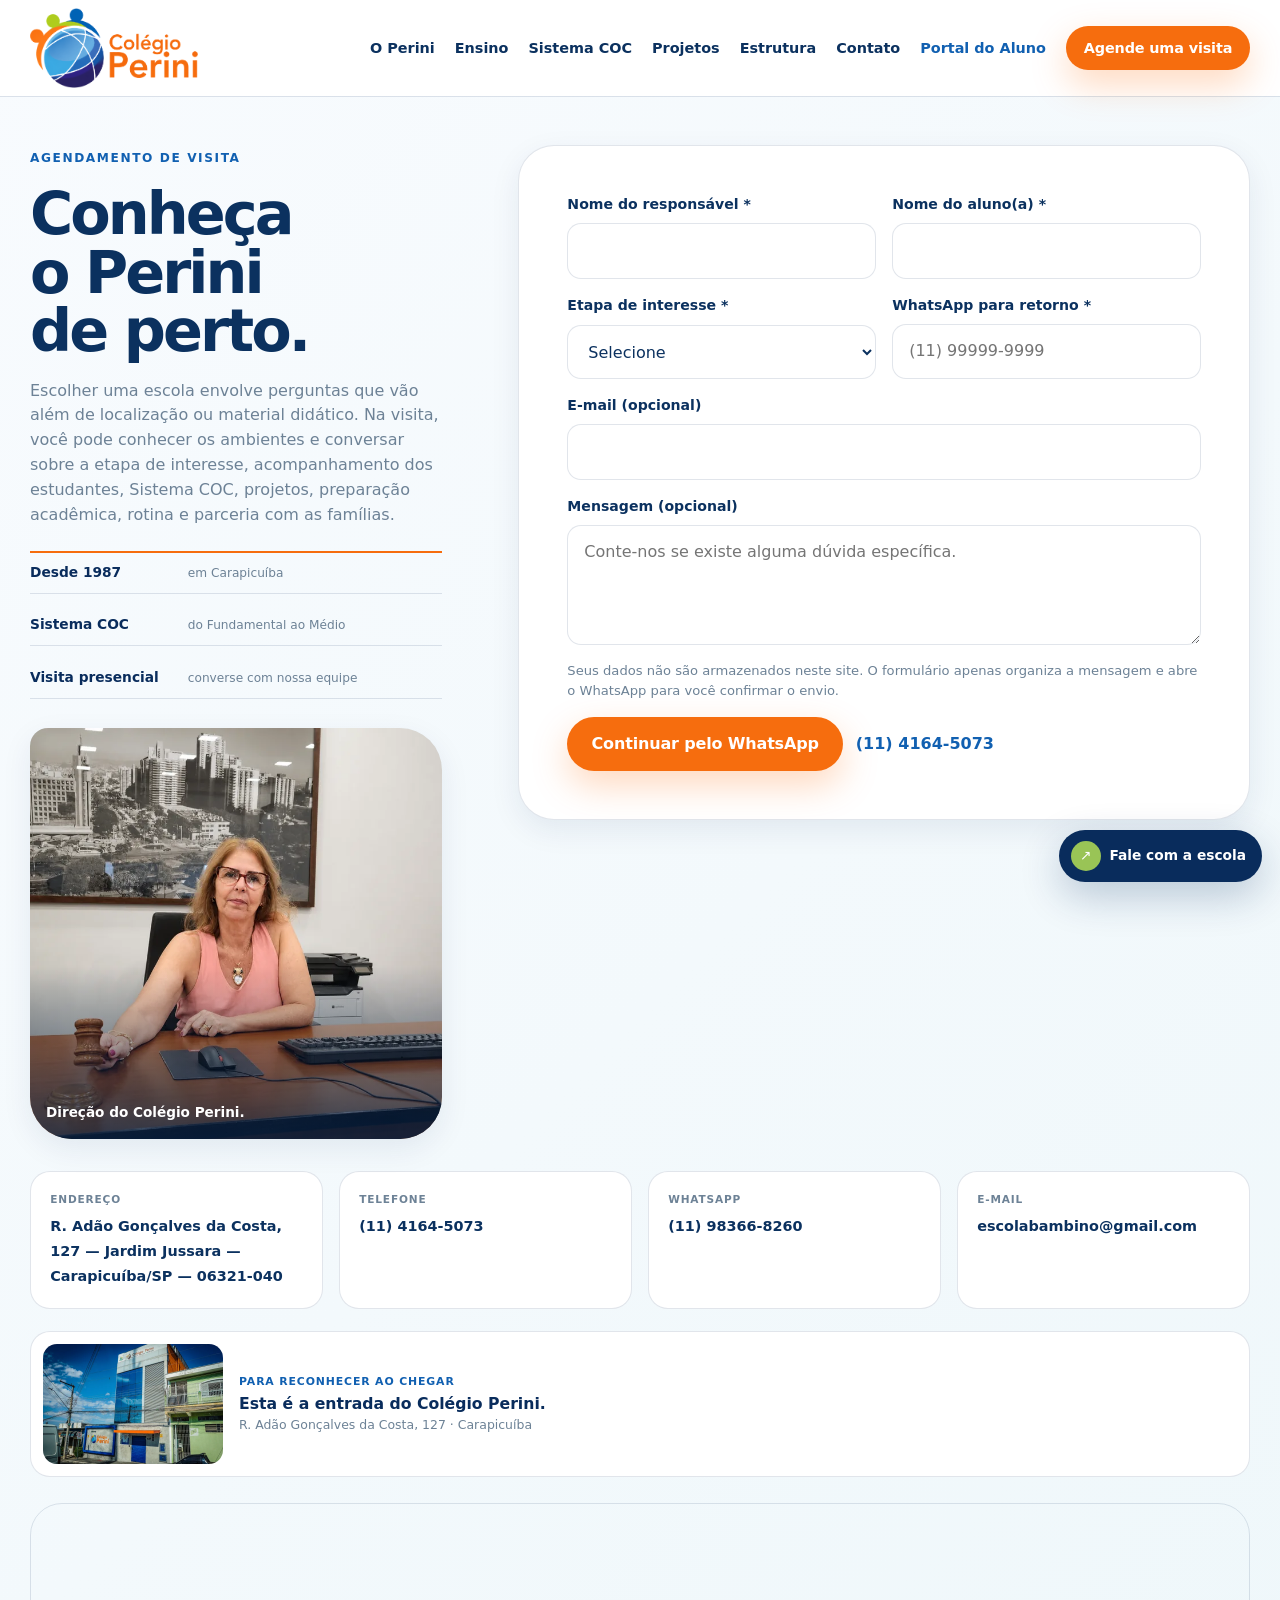
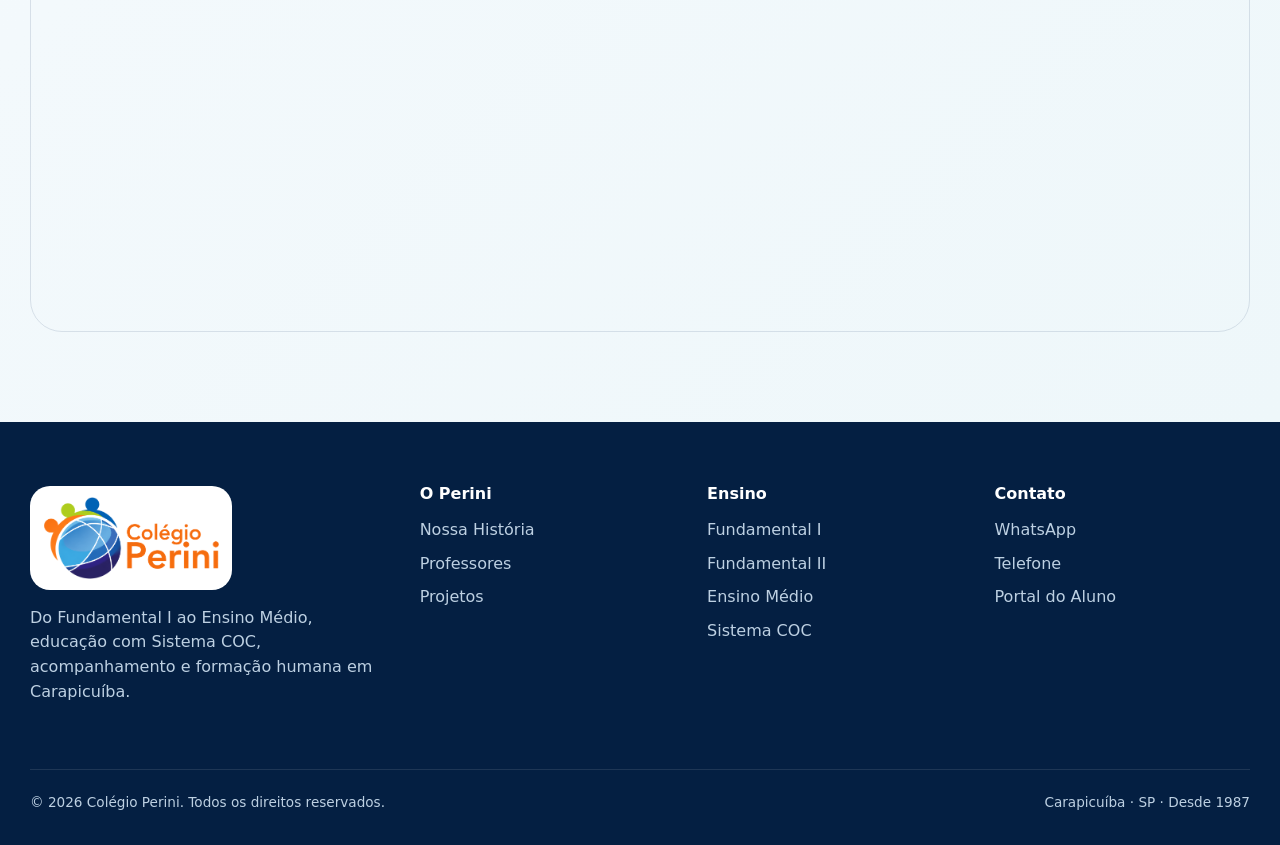
==== contato/index.html @ bba31129 "Add files via upload" ====
<!DOCTYPE html>

<html lang="pt-BR"><head><meta charset="utf-8"/><meta content="width=device-width,initial-scale=1,viewport-fit=cover" name="viewport"/><title>Contato e agendamento de visita | Colégio Perini</title><meta content="Agende uma visita ao Colégio Perini em Carapicuíba. Informe a etapa de interesse e continue o atendimento pelo WhatsApp." name="description"/><link href="https://periniebambino.github.io/siteperiniv2/contato" rel="canonical"/><meta content="index,follow" name="robots"/><meta content="#0b4e90" name="theme-color"/><meta content="Agende uma visita | Colégio Perini" property="og:title"/><meta content="Conheça o Colégio Perini de perto e converse com nossa equipe." property="og:description"/><meta content="https://periniebambino.github.io/siteperiniv2/assets/og/perini-social.jpg" property="og:image"/><link href="../assets/icons/favicon-32.png" rel="icon"/><link href="../css/tokens.css" rel="stylesheet"/><link href="../css/base.css" rel="stylesheet"/><link href="../css/components.css" rel="stylesheet"/><link href="../css/responsive.css" rel="stylesheet"/><link href="../css/rc1-final.css" rel="stylesheet"/><link href="../css/director-final.css" rel="stylesheet"/><meta content="pt_BR" property="og:locale"/><meta content="website" property="og:type"/><meta content="Colégio Perini" property="og:site_name"/><meta content="https://periniebambino.github.io/siteperiniv2/contato" property="og:url"/><meta content="summary_large_image" name="twitter:card"/></head><body class="inner-page contact-page"><a class="skip-link" href="#conteudo">Pular para o conteúdo</a><header class="site-header" id="site-header"><div class="container nav-shell"><a aria-label="Colégio Perini — início" class="brand" href="../"><img alt="Colégio Perini" height="414" src="../assets/brand/logo-colegio-perini-cropped.webp" width="879"/></a><nav aria-label="Navegação principal" class="desktop-nav"><a href="../#perini">O Perini</a><a href="../#ensino">Ensino</a><a href="../sistema-de-ensino/">Sistema COC</a><a href="../#projetos">Projetos</a><a href="../estrutura-e-vida-escolar/">Estrutura</a><a href="../contato/">Contato</a><a class="portal-link" data-portal="" data-track="portal" href="https://portal.coc.com.br/" rel="noopener noreferrer" target="_blank">Portal do Aluno</a><a class="btn btn-primary btn-sm" data-track="visita-header" data-visit-link="" href="../contato/#agendar">Agende uma visita</a></nav><button aria-controls="mobile-menu" aria-expanded="false" aria-label="Abrir menu" class="menu-toggle" id="menu-toggle" type="button"><span aria-hidden="true"></span></button></div></header>
<div aria-hidden="true" aria-label="Menu de navegação" aria-modal="true" class="mobile-menu" id="mobile-menu" role="dialog"><div class="mobile-menu-inner"><div class="mobile-menu-top"><img alt="Colégio Perini" height="414" src="../assets/brand/logo-colegio-perini-cropped.webp" width="879"/><button aria-label="Fechar menu" class="mobile-close" id="mobile-close" type="button">×</button></div><nav aria-label="Navegação mobile"><a class="mobile-link" href="../#perini">O Perini</a><a class="mobile-link" href="../#ensino">Ensino</a><a class="mobile-link sub" href="../fundamental-1/">Fundamental I</a><a class="mobile-link sub" href="../fundamental-2/">Fundamental II</a><a class="mobile-link sub" href="../ensino-medio/">Ensino Médio</a><a class="mobile-link" href="../sistema-de-ensino/">Sistema COC</a><a class="mobile-link" href="../#projetos">Projetos</a><a class="mobile-link" href="../estrutura-e-vida-escolar/">Estrutura</a><a class="mobile-link" href="../contato/">Contato</a></nav><div class="mobile-menu-actions"><a class="btn btn-primary" data-track="visita-menu" data-visit-link="" href="../contato/#agendar">Agende uma visita</a><a class="btn btn-ghost" data-portal="" href="https://portal.coc.com.br/" rel="noopener noreferrer" target="_blank">Portal do Aluno</a></div></div></div><main id="conteudo"><section class="visit-page" id="agendar"><div class="container visit-layout"><div class="visit-intro" data-reveal=""><span class="eyebrow">Agendamento de visita</span><h1 data-contact-page-title="">Venha conhecer o Perini de perto.</h1><p data-contact-page-text="">Conte em que etapa seu filho está e deixe um contato. Ao continuar, o site prepara sua mensagem e abre o WhatsApp da escola para você confirmar o envio.</p><div aria-label="Dados institucionais" class="authority-row contact-authority"><div><strong>Desde 1987</strong><span>em Carapicuíba</span></div><div><strong>Sistema COC</strong><span>do Fundamental ao Médio</span></div><div><strong>Visita presencial</strong><span>converse com nossa equipe</span></div></div>
<figure class="visit-team-photo" data-reveal="">
<img alt="Direção do Colégio Perini em ambiente de trabalho" data-real-image="direction" decoding="async" height="1254" loading="lazy" sizes="(max-width:1080px) 92vw, 34vw" src="../assets/real/direcao.webp" srcset="../assets/real/direcao-720.webp 720w, ../assets/real/direcao.webp 1254w" width="1254"/>
<figcaption>Direção do Colégio Perini.</figcaption>
</figure></div><form class="visit-form" data-reveal="" id="visit-form"><div class="form-grid"><div class="field"><label for="responsavel">Nome do responsável *</label><input autocomplete="name" id="responsavel" name="responsavel" required=""/></div><div class="field"><label for="aluno">Nome do aluno(a) *</label><input id="aluno" name="aluno" required=""/></div><div class="field"><label for="etapa">Etapa de interesse *</label><select id="etapa" name="etapa" required=""><option value="">Selecione</option><option>Ensino Fundamental I</option><option>Ensino Fundamental II</option><option>Ensino Médio</option></select></div><div class="field"><label for="whatsapp">WhatsApp para retorno *</label><input autocomplete="tel" id="whatsapp" inputmode="tel" name="whatsapp" placeholder="(11) 99999-9999" required=""/></div><div class="field full"><label for="email">E-mail (opcional)</label><input autocomplete="email" id="email" name="email" type="email"/></div><div class="field full"><label for="mensagem">Mensagem (opcional)</label><textarea id="mensagem" name="mensagem" placeholder="Conte-nos se existe alguma dúvida específica."></textarea></div></div><p class="form-note">Seus dados não são armazenados neste site. O formulário apenas organiza a mensagem e abre o WhatsApp para você confirmar o envio.</p><div class="form-actions"><button class="btn btn-primary" data-track="formulario-visita" type="submit">Continuar pelo WhatsApp</button><a class="text-link" data-phone="" href="tel:+551141645073"><span data-phone-text=""></span></a></div></form><noscript><a class="text-link" href="https://wa.me/5511983668260?text=Ol%C3%A1%21%20Conheci%20o%20Col%C3%A9gio%20Perini%20pelo%20site%20e%20gostaria%20de%20mais%20informa%C3%A7%C3%B5es.">JavaScript está desativado. Fale diretamente pelo WhatsApp.</a></noscript></div><div class="container"><div class="contact-cards"><div class="contact-card"><small>Endereço</small><span data-address=""></span></div><div class="contact-card"><small>Telefone</small><a data-phone="" href="tel:+551141645073"><span data-phone-text=""></span></a></div><div class="contact-card"><small>WhatsApp</small><a data-whatsapp="" href="https://wa.me/5511983668260?text=Ol%C3%A1%21%20Conheci%20o%20Col%C3%A9gio%20Perini%20pelo%20site%20e%20gostaria%20de%20mais%20informa%C3%A7%C3%B5es." rel="noopener noreferrer" target="_blank"><span data-whatsapp-text=""></span></a></div><div class="contact-card"><small>E-mail</small><a data-email="" href="mailto:escolabambino@gmail.com"><span data-email-text=""></span></a></div></div><aside class="arrival-card" data-reveal="">
<picture><source media="(max-width:720px)" srcset="../assets/real-final/fachada-720.webp"/><img alt="Entrada do Colégio Perini em Carapicuíba" decoding="async" height="480" loading="lazy" src="../assets/real-final/fachada-720.webp" width="720"/></picture>
<div><small>Para reconhecer ao chegar</small><strong>Esta é a entrada do Colégio Perini.</strong><span>R. Adão Gonçalves da Costa, 127 · Carapicuíba</span></div>
</aside><div class="internal-map"><iframe id="school-map" loading="lazy" referrerpolicy="no-referrer-when-downgrade" title="Mapa do Colégio Perini"></iframe></div></div></section></main><footer class="footer"><div class="container footer-grid"><div class="footer-brand"><div class="footer-logo-shell"><img alt="Colégio Perini" height="414" src="../assets/brand/logo-colegio-perini-cropped.webp" width="879"/></div><p>Do Fundamental I ao Ensino Médio, educação com Sistema COC, acompanhamento e formação humana em Carapicuíba.</p></div><div><h3>O Perini</h3><a href="../#historia">Nossa História</a><a href="../#professores">Professores</a><a href="../#projetos">Projetos</a></div><div><h3>Ensino</h3><a href="../fundamental-1/">Fundamental I</a><a href="../fundamental-2/">Fundamental II</a><a href="../ensino-medio/">Ensino Médio</a><a href="../sistema-de-ensino/">Sistema COC</a></div><div><h3>Contato</h3><a data-whatsapp="" href="https://wa.me/5511983668260?text=Ol%C3%A1%21%20Conheci%20o%20Col%C3%A9gio%20Perini%20pelo%20site%20e%20gostaria%20de%20mais%20informa%C3%A7%C3%B5es." rel="noopener noreferrer" target="_blank">WhatsApp</a><a data-phone="" href="tel:+551141645073">Telefone</a><a data-portal="" href="https://portal.coc.com.br/" rel="noopener noreferrer" target="_blank">Portal do Aluno</a></div></div><div class="container footer-bottom"><span>© <span data-year="">2026</span> Colégio Perini. Todos os direitos reservados.</span><span>Carapicuíba · SP · Desde 1987</span></div></footer><a aria-label="Falar com o Colégio Perini pelo WhatsApp" class="whatsapp-float" data-whatsapp="" href="https://wa.me/5511983668260?text=Ol%C3%A1%21%20Conheci%20o%20Col%C3%A9gio%20Perini%20pelo%20site%20e%20gostaria%20de%20mais%20informa%C3%A7%C3%B5es." rel="noopener noreferrer" target="_blank"><span aria-hidden="true">↗</span><b>Fale com a escola</b></a><div class="mobile-action"><a data-visit-link="" href="../contato/#agendar">Agende uma visita</a></div><script id="org-schema" type="application/ld+json"></script><script id="breadcrumb-schema" type="application/ld+json"></script><script src="../js/config.js"></script><script src="../js/content.js"></script><script src="../js/images.js"></script><script src="../js/site.js"></script></body></html>
---- css/tokens.css ----
:root{
  --blue-950:#092c5c;
  --blue-900:#0b4e90;
  --blue-800:#1160b1;
  --blue-600:#2a8bcb;
  --blue-500:#3ca9e2;
  --purple:#2a2267;
  --orange:#f66d0e;
  --orange-soft:#fff1e7;
  --green:#99c456;
  --green-strong:#78a62f;
  --green-soft:#f1f7e8;
  --ink:#0b315f;
  --text:#355571;
  --muted:#6d8296;
  --white:#fff;
  --surface:#f6f9fc;
  --surface-blue:#ecf7fc;
  --line:rgba(9,44,92,.12);
  --line-dark:rgba(255,255,255,.16);
  --shadow-sm:0 10px 30px rgba(9,44,92,.08);
  --shadow:0 28px 90px rgba(9,44,92,.15);
  --r-sm:14px;
  --r-md:24px;
  --r-lg:38px;
  --r-xl:58px;
  --container:min(1220px,calc(100% - 48px));
  --ease:cubic-bezier(.2,.75,.2,1);
}
---- css/base.css ----
*{box-sizing:border-box}html{scroll-behavior:smooth;scroll-padding-top:90px}body{margin:0;font-family:"Avenir Next",Inter,ui-sans-serif,system-ui,-apple-system,BlinkMacSystemFont,"Segoe UI",sans-serif;color:var(--text);background:#fff;line-height:1.55;-webkit-font-smoothing:antialiased}body.menu-open{overflow:hidden}img{display:block;max-width:100%}a{color:inherit;text-decoration:none}button{font:inherit}h1,h2,h3,p{margin-top:0}h1,h2,h3{font-weight:800;color:var(--ink);letter-spacing:-.045em;line-height:.98}h1{font-size:clamp(4rem,7.5vw,7.4rem)}h2{font-size:clamp(2.45rem,5.1vw,5.15rem)}h3{font-size:clamp(1.45rem,2.4vw,2.35rem)}p{font-size:clamp(1rem,1.25vw,1.13rem)}.container{width:var(--container);margin-inline:auto}.section{padding:clamp(5.3rem,9vw,9rem) 0}.section-head{max-width:860px;margin-bottom:clamp(2.4rem,5vw,4.4rem)}.section-head>p{max-width:680px;color:var(--muted)}.split-head{max-width:none;display:grid;grid-template-columns:1.15fr .85fr;gap:5rem;align-items:end}.split-head>p{margin:0 0 .6rem}.kicker,.eyebrow{display:inline-flex;align-items:center;gap:.65rem;text-transform:uppercase;letter-spacing:.13em;font-weight:900;font-size:.76rem;color:var(--blue-800);margin-bottom:1.1rem}.kicker:before{content:"";width:28px;height:2px;border-radius:99px;background:var(--orange)}.kicker-light{color:#bfe9ff}.btn{display:inline-flex;align-items:center;justify-content:center;min-height:54px;padding:0 1.45rem;border-radius:999px;font-weight:850;letter-spacing:-.01em;border:1px solid transparent;transition:.28s var(--ease)}.btn:hover{transform:translateY(-2px)}.btn-sm{min-height:44px;padding:0 1.05rem;font-size:.9rem}.btn-lg{min-height:62px;padding:0 1.8rem}.btn-primary{background:var(--orange);color:#fff;box-shadow:0 14px 36px rgba(255,105,0,.26)}.btn-primary:hover{box-shadow:0 18px 42px rgba(255,105,0,.32)}.btn-outline{background:rgba(255,255,255,.7);border-color:var(--line);color:var(--blue-950)}.btn-ghost{border-color:var(--line);color:var(--blue-950)}.btn-white{background:#fff;color:var(--blue-950)}.text-link{display:inline-flex;align-items:center;gap:.55rem;font-weight:850;color:var(--blue-800)}.text-link.light{color:#fff}[data-reveal]{opacity:0;transform:translateY(20px);transition:opacity .7s var(--ease),transform .7s var(--ease)}[data-reveal].is-visible{opacity:1;transform:none}.skip-link{position:fixed;left:16px;top:-100px;background:#fff;padding:.8rem 1rem;z-index:9999;border-radius:12px;box-shadow:var(--shadow-sm)}.skip-link:focus{top:16px}@media(prefers-reduced-motion:reduce){*{scroll-behavior:auto!important;animation:none!important;transition:none!important}[data-reveal]{opacity:1;transform:none}}

:where(a,button,summary):focus-visible{outline:3px solid rgba(246,109,14,.38);outline-offset:4px;border-radius:8px}
button{cursor:pointer}
iframe{border:0}
::selection{background:rgba(60,169,226,.22);color:var(--ink)}

/* V3.3 — equilíbrio editorial sem quebras manuais */
.hero-title,.section-head h2,.page-hero-copy h1,.editorial-intro h2,.reasons-intro h2,.real-story-copy h2,.page-cta h2,.final-cta h2,.contact-copy h2,.visit-intro h1{text-wrap:balance}.hero-intro,.section-head>p,.page-hero-copy>p,.editorial-intro>p,.real-story-copy>p,.page-cta p,.final-cta p,.contact-copy>p,.visit-intro>p{text-wrap:pretty}


/* MASTER v2.1 — escala editorial por contexto.
   A copy é escrita para a composição; font-size não é usado para salvar título excessivo. */
.title-lg{font-size:clamp(2.6rem,4.35vw,4.65rem);line-height:.98;letter-spacing:-.042em;max-width:18ch;text-wrap:balance}
.title-md{font-size:clamp(2.25rem,3.45vw,3.7rem);line-height:1;letter-spacing:-.038em;max-width:19ch;text-wrap:balance}
@media(max-width:720px){
  .title-lg{font-size:clamp(2.45rem,10.6vw,3.55rem);max-width:15ch}
  .title-md{font-size:clamp(2.2rem,9.4vw,3.15rem);max-width:16ch}
}

/* MASTER v2.7 — TITLE SYSTEM
   Normalização tipográfica por função. Mantém a personalidade aprovada,
   mas evita H1/H2 arbitrários, linhas órfãs e massas desproporcionais. */
.inner-page .page-hero-copy h1,
.inner-page .visit-intro h1{
  font-size:clamp(3.15rem,5vw,5.25rem);
  line-height:.96;
  letter-spacing:-.05em;
  max-width:12ch;
  margin-bottom:1.15rem;
  text-wrap:balance;
}
.inner-page .editorial-intro h2,
.inner-page .real-story-copy h2,
.inner-page .real-gallery-section .section-head h2{
  font-size:clamp(2.55rem,4vw,4.25rem);
  line-height:.99;
  letter-spacing:-.04em;
  max-width:15ch;
  text-wrap:balance;
}
.inner-page .content-band h2{
  font-size:clamp(2.35rem,3.45vw,3.65rem);
  line-height:1;
  letter-spacing:-.038em;
  max-width:18ch;
  text-wrap:balance;
}
.inner-page .page-cta h2{
  font-size:clamp(2.25rem,3.25vw,3.45rem);
  line-height:1;
  letter-spacing:-.036em;
  max-width:18ch;
  text-wrap:balance;
}
.inner-page .editorial-item h3,
.inner-page .structure-page-card h3{
  font-size:clamp(1.32rem,1.65vw,1.7rem);
  line-height:1.08;
  letter-spacing:-.025em;
  text-wrap:balance;
}
.inner-page .page-hero-copy>p,
.inner-page .editorial-intro>p,
.inner-page .content-band p,
.inner-page .page-cta p,
.inner-page .visit-intro>p{
  text-wrap:pretty;
}
/* Heroes dos ciclos já aprovados: a v2.6 continua soberana. */
.inner-page .cycle-hero .page-hero-copy h1{
  font-size:clamp(3.35rem,5.15vw,5.45rem);
  line-height:.94;
  max-width:10.8ch;
}
/* Contato: H1 de contexto, não um outdoor. */
.inner-page.contact-page .visit-intro h1{max-width:10.5ch}
---- css/components.css ----
.campaign{position:relative;z-index:1200;background:var(--blue-950);color:#fff;text-align:center;padding:.55rem 1rem;font-size:.9rem}.site-header{position:fixed;inset:0 0 auto;z-index:1100;transition:.3s var(--ease)}.site-header.is-scrolled{background:rgba(255,255,255,.94);backdrop-filter:blur(18px);box-shadow:0 1px 0 var(--line)}.nav-shell{height:96px;display:flex;align-items:center;justify-content:space-between;gap:2rem;transition:.3s var(--ease)}.site-header.is-scrolled .nav-shell{height:76px}.brand img{width:168px;height:auto;max-height:none;object-fit:contain}.desktop-nav{display:flex;align-items:center;gap:1.25rem;font-size:.9rem;font-weight:760;color:var(--ink)}.desktop-nav>a:not(.btn){padding:.4rem 0;position:relative}.desktop-nav>a:not(.btn):after{content:"";position:absolute;height:2px;left:0;right:100%;bottom:0;background:var(--orange);transition:.25s}.desktop-nav>a:not(.btn):hover:after{right:0}.portal-link{color:var(--blue-800)!important}.menu-toggle{display:none;width:46px;height:46px;border:1px solid var(--line);border-radius:50%;background:rgba(255,255,255,.88);align-items:center;justify-content:center;color:var(--ink)}.menu-toggle span,.menu-toggle span:before,.menu-toggle span:after{content:"";display:block;width:21px;height:2px;background:currentColor;position:relative}.menu-toggle span:before,.menu-toggle span:after{position:absolute;left:0}.menu-toggle span:before{top:-7px}.menu-toggle span:after{top:7px}.mobile-menu{position:fixed;inset:0;background:#fff;z-index:1150;transform:translateX(100%);transition:.38s var(--ease);visibility:hidden}.mobile-menu.is-open{transform:none;visibility:visible}.mobile-menu-inner{height:100%;overflow:auto;padding:22px 24px 34px}.mobile-menu-top{display:flex;align-items:center;justify-content:space-between;margin-bottom:1.5rem}.mobile-menu-top img{width:150px;height:auto}.mobile-close{border:0;background:var(--surface);width:44px;height:44px;border-radius:50%;font-size:1.7rem;color:var(--ink)}.mobile-menu nav{display:grid}.mobile-menu nav a{padding:1rem 0;border-bottom:1px solid var(--line);font-size:1.18rem;font-weight:850;color:var(--ink)}.mobile-menu nav a.sub{font-size:.98rem;padding-left:1rem;color:var(--text)}.mobile-menu-actions{display:grid;gap:.75rem;margin-top:1.5rem}
.hero{position:relative;overflow:hidden;min-height:100svh;padding:132px 0 76px;background:linear-gradient(125deg,#fbfdff 0%,#f3f9fd 55%,#edf8fc 100%);display:flex;align-items:center}.hero-bg{position:absolute;inset:0;background:radial-gradient(circle at 10% 15%,rgba(255,105,0,.12),transparent 22%),radial-gradient(circle at 86% 78%,rgba(145,188,31,.12),transparent 21%)}.hero-layout{position:relative;z-index:2;display:grid;grid-template-columns:.88fr 1.12fr;gap:clamp(2rem,5vw,5rem);align-items:center}.hero-copy{max-width:630px}.hero-title{margin-bottom:1.55rem}.hero-title span{display:block}.hero-title span:nth-child(1){color:var(--blue-950)}.hero-title span:nth-child(2){color:var(--orange)}.hero-title span:nth-child(3){color:var(--green)}.hero-intro{font-size:clamp(1.1rem,1.6vw,1.35rem);max-width:590px;color:#4d6983}.hero-actions{display:flex;gap:.8rem;flex-wrap:wrap;margin-top:2rem}.hero-trust{display:grid;grid-template-columns:repeat(3,1fr);gap:1rem;margin-top:3rem;padding-top:1.45rem;border-top:1px solid var(--line)}.hero-trust span{display:grid;gap:.2rem}.hero-trust b{color:var(--ink);font-size:.95rem}.hero-trust small{color:var(--muted);font-size:.78rem}.hero-visual{position:relative}.hero-image-wrap{position:relative;aspect-ratio:1.16/1;border-radius:18px 64px 64px 64px;overflow:hidden;box-shadow:var(--shadow);background:#ddeaf3}.hero-image-wrap img{width:100%;height:100%;object-fit:cover;object-position:66% center;transform:scale(1.02)}.hero-image-wrap:before{content:"";position:absolute;z-index:1;left:0;top:0;width:31%;height:31%;background:linear-gradient(90deg,rgba(255,255,255,.99) 0%,rgba(255,255,255,.96) 55%,rgba(255,255,255,0) 100%);pointer-events:none}.hero-image-wrap:after{content:"";position:absolute;inset:0;border-radius:inherit;box-shadow:inset 0 0 0 1px rgba(255,255,255,.5)}.hero-note{position:absolute;left:-32px;bottom:34px;background:rgba(255,255,255,.93);backdrop-filter:blur(16px);border:1px solid rgba(255,255,255,.7);box-shadow:0 18px 55px rgba(5,46,97,.18);border-radius:22px;padding:1rem 1.15rem;display:flex;gap:.8rem;align-items:flex-start;max-width:300px}.hero-note .dot{width:11px;height:11px;border-radius:50%;background:var(--green);margin-top:.35rem;box-shadow:0 0 0 6px rgba(145,188,31,.14)}.hero-note strong{display:block;color:var(--ink);line-height:1.25}.hero-note small{display:block;color:var(--muted);margin-top:.2rem}.hero-wave{position:absolute;right:-8%;top:18%;width:44%;height:86px;border-radius:999px;background:linear-gradient(90deg,var(--green),var(--blue-500));transform:rotate(-9deg);opacity:.95;z-index:1}
.essence{background:#fff}.essence-grid{display:grid;grid-template-columns:1.05fr .9fr 1.05fr;gap:1rem}.pillar{position:relative;overflow:hidden;min-height:370px;padding:2.2rem;border-radius:var(--r-lg);display:flex;flex-direction:column;justify-content:flex-end}.pillar:before{content:"";position:absolute;width:220px;height:220px;border-radius:50%;right:-82px;top:-90px;opacity:.16}.pillar.aprender{background:var(--surface-blue)}.pillar.aprender:before{background:var(--blue-500)}.pillar.pertencer{background:var(--orange-soft);transform:translateY(28px)}.pillar.pertencer:before{background:var(--orange)}.pillar.transformar{background:var(--green-soft)}.pillar.transformar:before{background:var(--green)}.pillar .num{position:absolute;top:1.7rem;left:2rem;font-weight:900;color:var(--muted);font-size:.8rem}.pillar h3{font-size:clamp(2.3rem,4vw,3.9rem);margin:0 0 .8rem}.pillar p{margin:0;max-width:310px}
.stages{background:var(--surface)}.stages-grid{display:grid;gap:1.6rem}.stage-card{background:#fff;border-radius:var(--r-lg);overflow:hidden;display:grid;grid-template-columns:1fr 1fr;min-height:500px;box-shadow:0 12px 46px rgba(5,46,97,.07)}.stage-card:nth-child(even){grid-template-columns:1fr 1fr}.stage-card:nth-child(even) .stage-media{order:2}.stage-media{overflow:hidden}.stage-media img{width:100%;height:100%;object-fit:cover;transition:transform .6s var(--ease)}.stage-card:hover .stage-media img{transform:scale(1.018)}.stage-copy{padding:clamp(2rem,4.25vw,4rem);display:flex;flex-direction:column;justify-content:center}.stage-copy>span{font-size:.76rem;text-transform:uppercase;letter-spacing:.105em;font-weight:900;color:var(--green);max-width:38ch}.stage-copy h3{font-size:clamp(2rem,3.45vw,3.35rem);line-height:1.02;margin:.75rem 0 1rem;max-width:14ch;text-wrap:balance}.stage-copy p{color:var(--text);max-width:470px;text-wrap:pretty}.stage-copy a{font-weight:850;color:var(--blue-800);margin-top:.8rem}
.history{overflow:hidden}.history-layout{display:grid;grid-template-columns:.9fr 1.1fr;gap:clamp(3rem,7vw,7rem);align-items:center}.history-panel{min-height:520px;border-radius:var(--r-xl);padding:3rem;background:var(--blue-950);color:#fff;display:flex;flex-direction:column;justify-content:space-between;position:relative;overflow:hidden}.history-year{font-weight:900;font-size:clamp(5.5rem,11vw,9.5rem);line-height:.78;letter-spacing:-.08em}.history-panel p{max-width:300px;color:#d2e2f2;position:relative;z-index:2}.history-orbit{position:absolute;width:620px;height:120px;border-radius:999px;background:linear-gradient(90deg,var(--green),var(--blue-500));left:-210px;bottom:56px;transform:rotate(-10deg)}.history-copy>p{font-size:1.18rem}.history-values{display:flex;flex-wrap:wrap;gap:.6rem;margin-top:2rem}.history-values span{padding:.65rem .9rem;border-radius:999px;background:var(--surface);color:var(--ink);font-weight:800;font-size:.85rem}
.coc{background:var(--blue-950);color:#d3e4f3;position:relative;overflow:hidden}.coc:after{content:"";position:absolute;width:650px;height:650px;border:1px solid rgba(255,255,255,.07);border-radius:50%;right:-300px;top:-210px;box-shadow:0 0 0 80px rgba(255,255,255,.02),0 0 0 160px rgba(255,255,255,.018)}.coc h2{color:#fff}.coc-layout{position:relative;z-index:2;display:grid;grid-template-columns:1.05fr .95fr;gap:5rem}.coc-copy p{max-width:620px}.coc-stack{display:grid;gap:.75rem}.coc-item{display:grid;grid-template-columns:auto 1fr;gap:1rem;align-items:center;padding:1.05rem 1.15rem;border-radius:18px;border:1px solid rgba(255,255,255,.12);background:rgba(255,255,255,.045)}.coc-item b{width:36px;height:36px;border-radius:12px;background:rgba(22,167,227,.18);display:grid;place-items:center;color:#8fd9f8}.coc-item span{font-weight:720;color:#eaf4fb}
.projects{background:#fff}.projects-grid{display:grid;grid-template-columns:repeat(12,1fr);gap:1rem}.project-card{border:1px solid var(--line);border-radius:var(--r-md);padding:1.6rem;min-height:230px;display:flex;flex-direction:column;transition:.28s var(--ease);background:#fff}.project-card:nth-child(1),.project-card:nth-child(6){grid-column:span 6}.project-card:nth-child(2),.project-card:nth-child(3),.project-card:nth-child(4),.project-card:nth-child(5),.project-card:nth-child(7),.project-card:nth-child(8){grid-column:span 3}.project-card:hover{transform:translateY(-5px);box-shadow:var(--shadow-sm)}.project-card .project-num{font-size:.76rem;font-weight:900;color:var(--orange)}.project-card h3{font-size:1.35rem;margin:auto 0 .65rem}.project-card p{font-size:.94rem;color:var(--muted);margin:0}.project-card:nth-child(1){background:var(--surface-blue)}.project-card:nth-child(6){background:var(--green-soft)}
.high-school{background:linear-gradient(135deg,#f4f8fd,#edf7fb)}.hs-layout{display:grid;grid-template-columns:.9fr 1.1fr;gap:clamp(3rem,7vw,6rem);align-items:start}.hs-intro p{max-width:600px}.hs-stats{display:grid;grid-template-columns:1fr 1fr;gap:1rem;margin-top:2.2rem}.hs-stat{background:#fff;border-radius:24px;padding:1.4rem;box-shadow:var(--shadow-sm)}.hs-stat strong{display:block;font-size:3.2rem;color:var(--blue-950);line-height:1}.hs-stat span{font-weight:800;color:var(--muted);font-size:.9rem}.hs-path{display:grid;gap:1rem;position:relative}.hs-path:before{content:"";position:absolute;left:29px;top:30px;bottom:30px;width:2px;background:linear-gradient(var(--blue-500),var(--green))}.hs-path article{position:relative;margin-left:56px;background:#fff;border-radius:28px;padding:2rem;box-shadow:var(--shadow-sm)}.hs-path article>span{position:absolute;left:-56px;top:22px;width:58px;height:58px;border-radius:50%;background:var(--blue-950);color:#fff;display:grid;place-items:center;font-weight:900}.hs-path article:nth-child(2)>span{background:var(--green)}.hs-path small{font-weight:900;text-transform:uppercase;letter-spacing:.1em;color:var(--orange)}.hs-path h3{margin:.55rem 0 .8rem}.hs-path p{margin:0;color:var(--muted)}
.teachers{background:#fff}.teachers-layout{display:grid;grid-template-columns:1.05fr .95fr;gap:clamp(3rem,7vw,6rem);align-items:center}.teachers-visual{position:relative;border-radius:var(--r-xl) 18px var(--r-xl) var(--r-xl);overflow:hidden;min-height:560px}.teachers-visual img{width:100%;height:100%;object-fit:cover;position:absolute;inset:0}.teachers-caption{position:absolute;left:22px;right:22px;bottom:22px;background:rgba(255,255,255,.92);backdrop-filter:blur(14px);padding:1rem 1.2rem;border-radius:18px;font-weight:900;color:var(--ink)}.teacher-items{display:grid;grid-template-columns:1fr 1fr;gap:.75rem;margin-top:1.8rem}.teacher-item{border:1px solid var(--line);border-radius:16px;padding:.9rem 1rem;font-weight:800;color:var(--ink)}
.family{background:var(--green-soft)}.family-card{background:#fff;border-radius:var(--r-xl);padding:clamp(2.2rem,5vw,4.5rem);display:grid;grid-template-columns:1fr .9fr;gap:4rem;align-items:center;box-shadow:0 20px 60px rgba(85,110,24,.08)}.family-highlight{display:grid;gap:.2rem}.family-highlight strong{font-size:clamp(2rem,3.5vw,3.5rem);line-height:1.02;color:var(--green);letter-spacing:-.04em}.family-highlight span{margin-top:1rem;color:var(--muted)}
.structure{background:var(--surface)}.structure-grid{display:grid;grid-template-columns:1.3fr .7fr;gap:1rem}.structure-main{min-height:560px;position:relative;overflow:hidden;border-radius:var(--r-xl);background:var(--blue-950)}.structure-main img{position:absolute;inset:0;width:100%;height:100%;object-fit:cover;object-position:67% center}.structure-main:after{content:"";position:absolute;inset:0;background:linear-gradient(180deg,transparent 20%,rgba(5,46,97,.88) 100%)}.structure-main>div{position:absolute;z-index:2;left:2rem;right:2rem;bottom:2rem;color:#fff}.structure-main h3{color:#fff;margin:.5rem 0 1.2rem}.structure-main span{font-size:.8rem;text-transform:uppercase;letter-spacing:.1em;font-weight:900;color:#bfe9ff}.structure-side{display:grid;gap:1rem}.structure-side article{border-radius:var(--r-lg);padding:2rem;background:#fff;display:flex;flex-direction:column;justify-content:end}.structure-side article:first-child{background:var(--orange-soft)}.structure-side article:last-child{background:var(--surface-blue)}.structure-side b{font-size:1.35rem;color:var(--ink)}.structure-side p{color:var(--muted);margin:.6rem 0 0}
.final-cta{background:var(--orange);color:#fff;padding:clamp(4rem,7vw,6rem) 0}.final-cta-inner{display:flex;align-items:end;justify-content:space-between;gap:3rem}.final-cta span{font-size:.8rem;text-transform:uppercase;letter-spacing:.12em;font-weight:900}.final-cta h2{color:#fff;max-width:760px;margin:.5rem 0 1rem}.final-cta p{color:#fff0e7;max-width:620px;margin-bottom:0}
.contact{background:#fff}.contact-layout{display:grid;grid-template-columns:.8fr 1.2fr;gap:4rem;align-items:stretch}.contact-list{display:grid;gap:1.15rem;margin-top:2rem}.contact-list div{padding-bottom:1rem;border-bottom:1px solid var(--line)}.contact-list small{display:block;color:var(--muted);font-weight:700;margin-bottom:.25rem}.contact-list a,.contact-list span{font-weight:850;color:var(--ink)}.map-panel{min-height:480px;border-radius:var(--r-xl);background:linear-gradient(145deg,#dff1fb,#eef7f9);position:relative;overflow:hidden;padding:2rem;display:flex;flex-direction:column;justify-content:space-between}.map-art{position:absolute;inset:0}.map-pin{position:absolute;left:57%;top:44%;width:38px;height:38px;border-radius:50% 50% 50% 0;transform:rotate(-45deg);background:var(--orange);color:transparent;box-shadow:0 10px 30px rgba(255,105,0,.25)}.map-line{position:absolute;border:4px solid rgba(7,86,156,.18);border-radius:50%}.line-a{width:120%;height:44%;left:-20%;top:15%;transform:rotate(8deg)}.line-b{width:90%;height:35%;left:22%;top:52%;transform:rotate(-12deg);border-color:rgba(145,188,31,.24)}.line-c{width:60%;height:70%;left:4%;top:24%;transform:rotate(28deg);border-color:rgba(255,105,0,.14)}.map-panel-bottom{position:relative;z-index:2;background:rgba(255,255,255,.9);backdrop-filter:blur(12px);border-radius:22px;padding:1rem;display:flex;align-items:center;justify-content:space-between;gap:1rem}.map-panel-bottom strong{color:var(--ink)}
.footer{background:#041f42;color:#bdd0e2;padding:4rem 0 2rem}.footer-grid{display:grid;grid-template-columns:1.4fr repeat(3,1fr);gap:2rem}.footer-brand img{width:190px;height:auto;filter:brightness(0) invert(1);opacity:.95}.footer-brand p{max-width:360px;color:#bdd0e2}.footer h3{color:#fff;font-size:1rem;letter-spacing:0;margin-bottom:1rem}.footer a{display:block;margin:.55rem 0;color:#bdd0e2}.footer-bottom{margin-top:3rem;padding-top:1.4rem;border-top:1px solid rgba(255,255,255,.1);display:flex;justify-content:space-between;gap:1rem;font-size:.85rem}.whatsapp-float{position:fixed;right:18px;bottom:18px;z-index:1000;background:var(--blue-950);color:#fff;border-radius:999px;padding:.7rem 1rem .7rem .75rem;display:flex;align-items:center;gap:.55rem;box-shadow:0 14px 40px rgba(5,46,97,.24);font-size:.86rem}.whatsapp-float span{width:30px;height:30px;border-radius:50%;display:grid;place-items:center;background:var(--green)}.mobile-action{display:none}

/* Produção v1.2 — estrutura, FAQ, mapa e refinamentos */
.hs-cta{margin-top:1.25rem;background:#fff}
.structure{background:linear-gradient(180deg,var(--surface) 0%,#fff 100%);position:relative;overflow:hidden}
.structure:before{content:"";position:absolute;width:520px;height:120px;border-radius:999px;background:linear-gradient(90deg,rgba(153,196,86,.18),rgba(60,169,226,.12));right:-150px;top:80px;transform:rotate(-10deg)}
.structure-intro{position:relative;display:grid;grid-template-columns:1.1fr .9fr;gap:clamp(3rem,8vw,7rem);align-items:end;margin-bottom:clamp(2.4rem,5vw,4rem)}
.structure-intro p{color:var(--muted);max-width:560px;margin-bottom:1.2rem}
.structure-list{position:relative;display:grid;grid-template-columns:repeat(4,1fr);border-top:1px solid var(--line);border-bottom:1px solid var(--line)}
.structure-item{min-height:280px;padding:2rem 1.45rem;display:flex;flex-direction:column;border-right:1px solid var(--line);background:rgba(255,255,255,.7);transition:.28s var(--ease)}
.structure-item:last-child{border-right:0}
.structure-item:hover{background:#fff;transform:translateY(-4px);box-shadow:var(--shadow-sm);z-index:2}
.structure-index{width:42px;height:42px;border-radius:14px;display:grid;place-items:center;background:var(--surface-blue);color:var(--blue-800);font-weight:900;font-size:.8rem}
.structure-item:nth-child(2) .structure-index{background:var(--orange-soft);color:var(--orange)}
.structure-item:nth-child(3) .structure-index{background:var(--green-soft);color:var(--green-strong)}
.structure-item:nth-child(4) .structure-index{background:#efecfb;color:var(--purple)}
.structure-item h3{font-size:1.35rem;margin:auto 0 .65rem}
.structure-item p{font-size:.94rem;color:var(--muted);margin:0}
.faq{background:#fff}
.faq-layout{display:grid;grid-template-columns:.72fr 1.28fr;gap:clamp(3rem,8vw,7rem);align-items:start}
.faq-intro{position:sticky;top:120px}
.faq-intro p{max-width:430px;color:var(--muted)}
.faq-list{border-top:1px solid var(--line)}
.faq-item{border-bottom:1px solid var(--line)}
.faq-item summary{list-style:none;display:grid;grid-template-columns:1fr auto;align-items:center;gap:1.5rem;padding:1.4rem 0;font-weight:850;color:var(--ink);cursor:pointer}
.faq-item summary::-webkit-details-marker{display:none}
.faq-item summary:after{content:"+";width:34px;height:34px;border-radius:50%;display:grid;place-items:center;background:var(--surface);color:var(--blue-800);font-size:1.2rem;transition:.25s var(--ease)}
.faq-item[open] summary:after{content:"–";background:var(--orange-soft);color:var(--orange)}
.faq-answer{padding:0 3.5rem 1.5rem 0;color:var(--muted);max-width:760px}
.map-panel{padding:0!important;background:#dfeefa!important;min-height:500px!important;display:block!important;border:1px solid var(--line)}
.map-panel iframe{position:absolute;inset:0;width:100%;height:100%;filter:saturate(.88) contrast(.98)}
.map-panel:after{content:"";position:absolute;inset:0;pointer-events:none;box-shadow:inset 0 0 0 1px rgba(255,255,255,.35);border-radius:inherit}
.map-panel-bottom{position:absolute!important;left:20px;right:20px;bottom:20px!important;z-index:3!important}
.map-panel-bottom>div{display:grid;gap:.2rem}
.map-panel-bottom small{text-transform:uppercase;letter-spacing:.1em;font-size:.68rem;color:var(--muted);font-weight:900}
.footer-logo-shell{display:inline-flex;background:#fff;border-radius:20px;padding:.65rem .85rem;margin-bottom:1rem}
.footer-brand .footer-logo-shell img{width:175px;height:auto!important;filter:none!important;opacity:1!important}
.footer a:hover{color:#fff}
.campaign a{text-decoration:underline;text-underline-offset:3px;font-weight:800}
.site-header.campaign-offset{top:36px}
body.campaign-active .hero{padding-top:168px}


/* V3 — arquitetura comercial, páginas internas e conteúdo editorial */
.hero-whatsapp{display:inline-flex;align-items:center;font-weight:850;color:var(--blue-800);padding:.8rem .25rem}
.stage-actions{display:flex;align-items:center;gap:1rem;flex-wrap:wrap;margin-top:1rem}.stage-actions>a{margin-top:0}.stage-actions .stage-whatsapp{font-size:.88rem;color:var(--muted);font-weight:760;border-left:1px solid var(--line);padding-left:1rem}
.journey{background:#fff}.journey-grid{display:grid;grid-template-columns:repeat(3,1fr);position:relative;border-top:1px solid var(--line);border-bottom:1px solid var(--line)}.journey-grid:before{content:"";position:absolute;height:3px;left:0;right:0;top:-2px;background:linear-gradient(90deg,var(--green),var(--orange),var(--blue-600));transform:scaleX(.72);transform-origin:left}.journey-step{padding:2rem 2.2rem 2.4rem;border-right:1px solid var(--line);min-height:310px;display:flex;flex-direction:column}.journey-step:last-child{border-right:0}.journey-step>span{font-weight:900;color:var(--orange);font-size:.78rem}.journey-step small{margin-top:auto;text-transform:uppercase;letter-spacing:.1em;font-size:.72rem;font-weight:900;color:var(--green-strong)}.journey-step h3{margin:.55rem 0 .75rem}.journey-step p{color:var(--muted);margin:0}
.reasons{background:var(--surface)}.reasons-layout{display:grid;grid-template-columns:.8fr 1.2fr;gap:clamp(3rem,7vw,7rem);align-items:start}.reasons-intro{position:sticky;top:120px}.reasons-intro p{color:var(--muted);max-width:480px}.reasons-grid{border-top:1px solid var(--line)}.reason-item{display:grid;grid-template-columns:54px 1fr;gap:1.2rem;padding:1.5rem 0;border-bottom:1px solid var(--line)}.reason-item>span{width:42px;height:42px;border-radius:14px;background:#fff;display:grid;place-items:center;color:var(--blue-800);font-weight:900;font-size:.78rem}.reason-item h3{font-size:1.35rem;margin:.1rem 0 .4rem}.reason-item p{margin:0;color:var(--muted);font-size:.98rem}
.projects-grid{display:grid!important;grid-template-columns:1fr!important;gap:1rem!important}.project-group{display:grid;grid-template-columns:.42fr 1.58fr;gap:2rem;padding:2rem 0;border-top:1px solid var(--line)}.project-group:last-child{border-bottom:1px solid var(--line)}.project-group-head>span{color:var(--orange);font-size:.75rem;font-weight:900}.project-group-head h3{font-size:1.55rem;margin:.55rem 0}.project-group-items{display:grid;grid-template-columns:repeat(2,1fr);gap:1rem}.project-group-items article{padding:1.3rem 1.4rem;border-radius:20px;background:var(--surface);min-height:170px}.project-group:nth-child(2) .project-group-items article{background:var(--orange-soft)}.project-group:nth-child(3) .project-group-items article{background:var(--green-soft)}.project-group-items h4{color:var(--ink);font-size:1.05rem;margin:0 0 .5rem;letter-spacing:-.02em}.project-group-items p{font-size:.9rem;color:var(--muted);margin:0}.final-cta-actions{display:flex;align-items:center;gap:1rem;flex-wrap:wrap}.final-matricula{color:#fff;text-decoration:underline;text-underline-offset:4px;font-weight:850}.contact-page-link{margin-top:1rem}

/* Internal pages */
.inner-page .site-header:not(.is-scrolled){background:rgba(255,255,255,.96);backdrop-filter:blur(14px);box-shadow:0 1px 0 var(--line)}.page-hero{padding:150px 0 76px;background:linear-gradient(135deg,#f8fbfe,#edf7fb);position:relative;overflow:hidden}.page-hero:after{content:"";position:absolute;width:46%;height:86px;border-radius:999px;background:linear-gradient(90deg,var(--green),var(--blue-500));right:-12%;top:130px;transform:rotate(-8deg);opacity:.55}.page-hero-layout{position:relative;z-index:2;display:grid;grid-template-columns:.88fr 1.12fr;gap:clamp(3rem,7vw,7rem);align-items:center}.page-hero-copy h1{font-size:clamp(3.2rem,6vw,6.2rem);margin-bottom:1.3rem}.page-hero-copy>p{font-size:clamp(1.08rem,1.5vw,1.28rem);color:var(--muted);max-width:650px}.page-hero-media{border-radius:18px 58px 58px 58px;overflow:hidden;aspect-ratio:1.25/1;box-shadow:var(--shadow);background:var(--surface-blue)}.page-hero-media img{width:100%;height:100%;object-fit:cover}.page-hero-actions{display:flex;gap:.8rem;flex-wrap:wrap;margin-top:1.8rem}.page-breadcrumb{display:flex;gap:.5rem;align-items:center;font-size:.78rem;font-weight:800;color:var(--muted);margin-bottom:1.4rem}.page-breadcrumb a{color:var(--blue-800)}.page-proof{display:flex;gap:.55rem;flex-wrap:wrap;margin-top:1.6rem}.page-proof span{padding:.55rem .8rem;border-radius:999px;background:#fff;border:1px solid var(--line);font-size:.78rem;font-weight:850;color:var(--ink)}
.editorial-section{padding:clamp(5rem,8vw,8rem) 0}.editorial-section.alt{background:var(--surface)}.editorial-layout{display:grid;grid-template-columns:.72fr 1.28fr;gap:clamp(3rem,8vw,7rem);align-items:start}.editorial-intro{position:sticky;top:120px}.editorial-intro p{color:var(--muted)}.editorial-stack{border-top:1px solid var(--line)}.editorial-item{display:grid;grid-template-columns:56px 1fr;gap:1.2rem;padding:1.7rem 0;border-bottom:1px solid var(--line)}.editorial-item>span{color:var(--orange);font-weight:900;font-size:.78rem}.editorial-item h3{font-size:1.5rem;margin:0 0 .55rem}.editorial-item p{margin:0;color:var(--muted)}.bullet-inline{display:flex;flex-wrap:wrap;gap:.55rem;margin-top:1rem}.bullet-inline span{padding:.55rem .75rem;background:var(--surface);border-radius:999px;font-size:.78rem;font-weight:800;color:var(--ink)}
.content-band{padding:clamp(4rem,7vw,6.5rem) 0;background:var(--blue-950);color:#d6e7f5}.content-band h2,.content-band h3{color:#fff}.content-band-layout{display:grid;grid-template-columns:1fr 1fr;gap:clamp(3rem,8vw,7rem)}.content-band p{color:#c6d9ea}.content-band-list{display:grid;gap:.7rem}.content-band-list>div{padding:1rem 1.1rem;border:1px solid rgba(255,255,255,.13);border-radius:18px;background:rgba(255,255,255,.045);font-weight:760;color:#edf6fc}
.page-cta{padding:clamp(4rem,6vw,5.5rem) 0;background:var(--orange);color:#fff}.page-cta-inner{display:flex;justify-content:space-between;align-items:center;gap:2rem}.page-cta h2{color:#fff;margin-bottom:.7rem}.page-cta p{color:#fff;opacity:.9;margin:0}.page-cta-actions{display:flex;gap:.8rem;flex-wrap:wrap;flex-shrink:0}.page-cta .btn-outline{color:#fff;border-color:rgba(255,255,255,.48);background:transparent}
.stats-row{display:grid;grid-template-columns:repeat(2,1fr);gap:1rem;margin-top:1.5rem}.stat-box{padding:1.5rem;border-radius:24px;background:#fff;box-shadow:var(--shadow-sm)}.stat-box strong{font-size:3.4rem;line-height:1;color:var(--blue-950);display:block}.stat-box span{font-weight:850;color:var(--muted)}
.structure-page-grid{display:grid;grid-template-columns:repeat(2,1fr);gap:1rem}.structure-page-card{min-height:250px;border-radius:28px;padding:1.8rem;background:var(--surface);display:flex;flex-direction:column;justify-content:flex-end;position:relative;overflow:hidden}.structure-page-card:before{content:"";position:absolute;width:180px;height:180px;border-radius:50%;right:-70px;top:-80px;background:var(--blue-500);opacity:.1}.structure-page-card:nth-child(2):before{background:var(--orange)}.structure-page-card:nth-child(3):before{background:var(--green)}.structure-page-card:nth-child(4):before{background:var(--purple)}.structure-page-card h3{position:relative}.structure-page-card p{position:relative;color:var(--muted);margin:0}
.visit-page{padding:145px 0 90px;background:linear-gradient(135deg,#f8fbfe,#eef7fa)}.visit-layout{display:grid;grid-template-columns:.78fr 1.22fr;gap:clamp(3rem,8vw,7rem);align-items:start}.visit-intro{position:sticky;top:120px}.visit-intro p{color:var(--muted)}.visit-form{background:#fff;padding:clamp(1.5rem,4vw,3rem);border-radius:36px;box-shadow:var(--shadow-sm);border:1px solid var(--line)}.form-grid{display:grid;grid-template-columns:1fr 1fr;gap:1rem}.field{display:grid;gap:.45rem}.field.full{grid-column:1/-1}.field label{font-weight:850;color:var(--ink);font-size:.88rem}.field input,.field select,.field textarea{width:100%;border:1px solid var(--line);border-radius:14px;background:#fff;padding:.9rem 1rem;font:inherit;color:var(--ink);outline:none}.field input:focus,.field select:focus,.field textarea:focus{border-color:var(--blue-500);box-shadow:0 0 0 4px rgba(60,169,226,.12)}.field textarea{min-height:120px;resize:vertical}.form-note{font-size:.82rem;color:var(--muted);margin:1rem 0}.form-actions{display:flex;gap:.8rem;align-items:center;flex-wrap:wrap}.contact-cards{display:grid;grid-template-columns:repeat(4,1fr);gap:1rem;margin-top:2rem}.contact-card{padding:1.2rem;border:1px solid var(--line);border-radius:20px;background:#fff}.contact-card small{display:block;text-transform:uppercase;letter-spacing:.08em;color:var(--muted);font-weight:900;font-size:.66rem;margin-bottom:.4rem}.contact-card a,.contact-card span{color:var(--ink);font-weight:800;font-size:.9rem}.internal-map{margin-top:1.5rem;border-radius:32px;overflow:hidden;min-height:420px;border:1px solid var(--line)}.internal-map iframe{width:100%;height:420px}

/* V3.1 — fotografias reais integradas à narrativa */
.history-photo-panel{padding:0;min-height:620px;background:#062e61;isolation:isolate}
.history-panel-picture{position:absolute;inset:0;z-index:0}
.history-panel-picture img{width:100%;height:100%;object-fit:cover;object-position:center 38%;filter:saturate(.94) contrast(1.02)}
.history-photo-panel:after{content:"";position:absolute;inset:0;z-index:1;background:linear-gradient(180deg,rgba(3,27,61,.08) 15%,rgba(3,27,61,.18) 46%,rgba(3,27,61,.94) 100%)}
.history-photo-panel>.history-year,.history-photo-panel>p,.history-photo-panel>.history-orbit{position:absolute;z-index:2}
.history-photo-panel>.history-year{left:2rem;bottom:5.8rem;color:#fff;text-shadow:0 6px 28px rgba(0,0,0,.28)}
.history-photo-panel>p{left:2.15rem;right:2.15rem;bottom:2rem;max-width:390px;color:#fff;font-weight:760;margin:0}
.history-photo-panel>.history-orbit{right:-90px;left:auto;bottom:78px;width:320px;height:46px;opacity:.82;mix-blend-mode:screen}

.projects-photo-story{display:grid;grid-template-columns:minmax(0,1.55fr) minmax(260px,.65fr);gap:1rem;margin:0 0 clamp(2.5rem,5vw,4.5rem)}
.projects-photo-story figure{margin:0;position:relative;overflow:hidden;background:#e9f1f7}
.project-photo-main{min-height:600px;border-radius:22px 64px 22px 22px}
.project-photo-main img,.project-photo-stack img{width:100%;height:100%;object-fit:cover;display:block;transition:transform .7s var(--ease)}
.project-photo-main img{position:absolute;inset:0;object-position:center 38%}
.project-photo-main:after{content:"";position:absolute;inset:0;background:linear-gradient(180deg,transparent 38%,rgba(4,31,66,.9) 100%)}
.project-photo-main figcaption{position:absolute;z-index:2;left:2rem;right:2rem;bottom:2rem;color:#fff;display:grid;gap:.25rem;max-width:590px}
.project-photo-main figcaption span{font-size:.74rem;text-transform:uppercase;letter-spacing:.12em;font-weight:900;color:#c6edff}
.project-photo-main figcaption strong{font-size:clamp(1.8rem,3vw,3rem);line-height:1;letter-spacing:-.04em}
.project-photo-main figcaption small{font-size:.95rem;color:#e1edf6;max-width:520px}
.project-photo-stack{display:grid;grid-template-rows:1fr 1fr;gap:1rem}
.project-photo-stack figure{border-radius:28px;min-height:292px}
.project-photo-stack img{position:absolute;inset:0}
.project-photo-stack figure:after{content:"";position:absolute;inset:45% 0 0;background:linear-gradient(transparent,rgba(4,31,66,.78))}
.project-photo-stack figcaption{position:absolute;z-index:2;left:1rem;right:1rem;bottom:1rem;color:#fff;font-size:.82rem;font-weight:900}
.projects-photo-story figure:hover img{transform:scale(1.025)}

.real-story-section{padding:clamp(4.5rem,8vw,7rem) 0;background:#fff}
.real-story-section+.content-band{margin-top:0}
.real-story-grid{display:grid;grid-template-columns:1.16fr .84fr;gap:clamp(2.5rem,7vw,6rem);align-items:center}
.real-story-media{margin:0;border-radius:18px 54px 54px 54px;overflow:hidden;box-shadow:var(--shadow-sm);background:var(--surface-blue);aspect-ratio:1/1}
.real-story-media img{width:100%;height:100%;object-fit:cover;display:block}
.real-story-copy{max-width:520px}
.real-story-copy h2{font-size:clamp(2.35rem,4.8vw,4.6rem);margin:.75rem 0 1rem}
.real-story-copy p{font-size:1.08rem;color:var(--muted);max-width:480px}

.real-gallery-section{padding:clamp(5rem,8vw,8rem) 0;background:#fff}
.real-gallery-grid{display:grid;grid-template-columns:1.35fr .82fr .82fr;gap:1rem;align-items:stretch}
.real-gallery-grid figure{margin:0;position:relative;overflow:hidden;border-radius:26px;background:var(--surface-blue);min-height:470px}
.real-gallery-grid .real-gallery-wide{border-radius:22px 58px 22px 22px}
.real-gallery-grid img{position:absolute;inset:0;width:100%;height:100%;object-fit:cover;transition:transform .6s var(--ease)}
.real-gallery-grid figure:after{content:"";position:absolute;inset:55% 0 0;background:linear-gradient(transparent,rgba(4,31,66,.82))}
.real-gallery-grid figcaption{position:absolute;z-index:2;left:1.2rem;right:1.2rem;bottom:1.1rem;color:#fff;font-weight:900;font-size:.88rem}
.real-gallery-grid figure:hover img{transform:scale(1.025)}
.real-gallery-grid figure:nth-child(3) img{object-position:center 28%}

.visit-team-photo{margin:1.8rem 0 0;border-radius:18px 42px 42px 42px;overflow:hidden;background:var(--surface-blue);box-shadow:var(--shadow-sm);position:relative;aspect-ratio:1/1}
.visit-team-photo img{width:100%;height:100%;object-fit:cover;object-position:center 42%;display:block}
.visit-team-photo:after{content:"";position:absolute;inset:58% 0 0;background:linear-gradient(transparent,rgba(4,31,66,.78))}
.visit-team-photo figcaption{position:absolute;z-index:2;left:1rem;right:1rem;bottom:1rem;color:#fff;font-size:.85rem;font-weight:900}
.real-story-games img{transform:scale(1.16);object-position:center 68%}

/* V3.2 — refinamento de navegação */
.journey-link{margin-top:1.2rem;display:inline-flex;align-items:center;gap:.35rem;font-weight:850;color:var(--blue-800);font-size:.9rem}.journey-link span{transition:transform .2s var(--ease)}.journey-link:hover span{transform:translateX(3px)}

/* V3.4 — dobra editorial Perini + Sistema COC com vídeo sob demanda */
.coc-video-section{padding:clamp(4.5rem,7vw,6.75rem) 0;background:linear-gradient(135deg,#fff 0%,#f6f9fc 52%,#eef7fb 100%);overflow:hidden}
.coc-video-layout{display:grid;grid-template-columns:minmax(0,.78fr) minmax(0,1.22fr);gap:clamp(2.5rem,6vw,6rem);align-items:center}
.coc-video-copy{max-width:520px}.coc-video-copy h2{font-size:clamp(2.45rem,4.6vw,4.65rem);line-height:.96;letter-spacing:-.045em;text-wrap:balance;margin:.65rem 0 1.35rem}.coc-video-copy>p{color:var(--text);font-size:clamp(1rem,1.3vw,1.16rem);max-width:56ch}.coc-video-note{margin-top:1.35rem!important;padding-top:1.2rem;border-top:1px solid var(--line);font-size:.9rem!important;color:var(--muted)!important;max-width:48ch!important}.coc-video-cta{margin-top:1.15rem}
.coc-video-media{min-width:0}.coc-video-facade{position:relative;display:block;aspect-ratio:16/9;overflow:hidden;border-radius:24px 58px 24px 24px;background:radial-gradient(circle at 72% 28%,rgba(60,169,226,.42),transparent 25%),radial-gradient(circle at 26% 84%,rgba(153,196,86,.16),transparent 26%),linear-gradient(145deg,#071f45 0%,var(--blue-950) 48%,#0a4d8a 100%);box-shadow:0 30px 80px rgba(9,44,92,.22);isolation:isolate;color:#fff;transition:transform .35s var(--ease),box-shadow .35s var(--ease)}
.coc-video-facade:before{content:"";position:absolute;inset:0;background:linear-gradient(180deg,rgba(255,255,255,.03),transparent 40%,rgba(3,21,48,.34));z-index:0}.coc-video-facade:hover{transform:translateY(-4px);box-shadow:0 38px 100px rgba(9,44,92,.28)}.coc-video-facade:focus-visible{outline:4px solid rgba(246,109,14,.34);outline-offset:5px}
.coc-video-badge{position:absolute;top:1.4rem;left:1.4rem;z-index:3;padding:.52rem .75rem;border:1px solid rgba(255,255,255,.2);border-radius:999px;background:rgba(255,255,255,.09);backdrop-filter:blur(8px);font-size:.72rem;font-weight:900;letter-spacing:.08em;text-transform:uppercase;color:#edf7ff}
.coc-video-orbit{position:absolute;z-index:1;border:1px solid rgba(255,255,255,.12);border-radius:50%;pointer-events:none}.coc-video-orbit-a{width:54%;aspect-ratio:1;right:-12%;top:-34%;transform:rotate(12deg);box-shadow:0 0 0 42px rgba(255,255,255,.018),0 0 0 86px rgba(255,255,255,.012)}.coc-video-orbit-b{width:32%;aspect-ratio:1;left:-10%;bottom:-28%;border-color:rgba(153,196,86,.28)}
.coc-video-play-icon{position:absolute;z-index:4;left:50%;top:50%;width:92px;height:92px;border-radius:50%;display:grid;place-items:center;transform:translate(-50%,-50%);background:var(--orange);box-shadow:0 18px 42px rgba(0,0,0,.28),0 0 0 14px rgba(255,255,255,.07);transition:transform .3s var(--ease),box-shadow .3s var(--ease)}.coc-video-facade:hover .coc-video-play-icon{transform:translate(-50%,-50%) scale(1.06);box-shadow:0 22px 52px rgba(0,0,0,.32),0 0 0 18px rgba(255,255,255,.08)}.coc-video-play-icon i{width:0;height:0;border-top:13px solid transparent;border-bottom:13px solid transparent;border-left:20px solid #fff;margin-left:5px}
.coc-video-facade-copy{position:absolute;z-index:3;left:1.5rem;right:1.5rem;bottom:1.45rem;display:grid;gap:.18rem}.coc-video-facade-copy small{font-size:.76rem;font-weight:800;color:#b7d7ee}.coc-video-facade-copy strong{font-size:clamp(1.4rem,2.2vw,2.1rem);line-height:1.05;letter-spacing:-.03em;color:#fff}.coc-video-external{display:inline-flex;align-items:center;gap:.35rem;margin-top:.9rem;color:var(--blue-800);font-size:.82rem;font-weight:850;text-decoration:underline;text-decoration-color:rgba(17,96,177,.25);text-underline-offset:4px}.coc-video-external:hover{text-decoration-color:currentColor}
.coc-video-embed{display:block;width:100%;aspect-ratio:16/9;border:0;border-radius:24px 58px 24px 24px;background:#061b3a;box-shadow:0 30px 80px rgba(9,44,92,.22)}

/* MASTER v2: editorial crop alignment for real science photo; preserves V3.4 structure. */
.project-photo-stack img[data-real-image="cienciaAluna"]{object-position:center 42%}


/* MASTER v2.1 — etapas sem associação fotográfica não confirmada.
   Preserva a composição 2-colunas da V3.4 com um painel editorial por etapa. */
.stage-identity{position:relative;isolation:isolate;display:flex;flex-direction:column;justify-content:flex-end;align-items:flex-start;padding:clamp(2rem,5vw,4rem);color:#fff;overflow:hidden}
.stage-identity:before,.stage-identity:after{content:"";position:absolute;border-radius:50%;z-index:-1}
.stage-identity:before{width:clamp(220px,28vw,430px);aspect-ratio:1;right:-12%;top:-14%;border:1px solid rgba(255,255,255,.24);box-shadow:0 0 0 38px rgba(255,255,255,.045),0 0 0 78px rgba(255,255,255,.025)}
.stage-identity:after{width:180px;aspect-ratio:1;left:-70px;bottom:-80px;background:rgba(255,255,255,.07)}
.stage-identity-1{background:linear-gradient(145deg,#0b5fa7,#3ca9e2)}
.stage-identity-2{background:linear-gradient(145deg,#073b70,#07569c)}
.stage-identity-3{background:linear-gradient(145deg,#587d1f,#99bc1f)}
.stage-identity-kicker{font-size:.73rem;text-transform:uppercase;letter-spacing:.12em;font-weight:900;color:rgba(255,255,255,.78);max-width:26ch}
.stage-identity strong{display:block;font-size:clamp(4.4rem,8vw,8rem);line-height:.82;letter-spacing:-.07em;margin:.7rem 0 1rem;color:#fff;font-weight:900}
.stage-identity small{font-size:clamp(1.05rem,1.8vw,1.45rem);font-weight:850;letter-spacing:-.02em}
.stage-identity i{position:absolute;width:86px;height:12px;right:2rem;bottom:2.15rem;border-radius:99px;background:var(--orange);transform:rotate(-7deg)}
.stage-identity-2 i{background:var(--green)}
.stage-identity-3 i{background:var(--blue-500)}

/* Grade de projetos: quantidade ímpar fecha a composição, não cria buraco visual. */
.project-group-items article:last-child:nth-child(odd){grid-column:1/-1;min-height:145px}

/* Foto de ciência usada como prova de aprendizagem, sem identificar docentes. */
.teachers-visual img[data-real-image="cienciaAcao"]{object-position:center 52%}

/* Controle de massas tipográficas em colunas estreitas. */
.reasons-intro .title-md,.faq-intro .title-md,.contact-copy .title-md{max-width:15ch}
.coc-video-copy .title-md{font-size:clamp(2.3rem,3.6vw,3.85rem);max-width:15ch}
.hs-intro .title-lg{max-width:12.5ch}
.structure-intro .title-lg{max-width:13.5ch}
.final-cta .title-lg{max-width:14ch}

/* v2.3 — Stage cards refinement: artwork integrity + diagrammatic balance. */
.stage-image{background:#eef3f7;position:relative;min-width:0}
.stage-image img{width:100%;height:100%;display:block;object-fit:cover;object-position:center center;transition:transform .6s var(--ease)}
.stage-image-fundamental-1{background:#0877c9}
.stage-image-fundamental-2{background:#087b39}
.stage-image-ensino-medio{background:#f57b00}
.stage-image-fundamental-1 img{object-position:center 50%}
.stage-image-fundamental-2 img{object-position:center 49%}
.stage-image-ensino-medio img{object-position:center 51%}
.stage-card:hover .stage-image img{transform:scale(1.012)}

/* MASTER v2.4 — capa real do vídeo COC: frame do próprio vídeo, sem alterar o player. */
.coc-video-cover{position:absolute;inset:0;width:100%;height:100%;object-fit:cover;object-position:center;z-index:-1;transform:scale(1.01);transition:transform .45s var(--ease);background:#071f45}
.coc-video-facade:has(.coc-video-cover){background:#071f45}
.coc-video-facade:has(.coc-video-cover):before{z-index:0;background:linear-gradient(180deg,rgba(3,21,48,.10) 0%,rgba(3,21,48,.04) 42%,rgba(3,21,48,.72) 100%)}
.coc-video-facade:has(.coc-video-cover) .coc-video-orbit{display:none}
.coc-video-facade:hover .coc-video-cover{transform:scale(1.025)}


/* MASTER v2.6 — padrão cirúrgico de hero para os três ciclos. */
.inner-page .cycle-hero{padding:142px 0 72px}
.inner-page .cycle-hero .page-hero-layout{grid-template-columns:minmax(0,.92fr) minmax(500px,1.08fr);gap:clamp(3rem,6vw,6rem);align-items:center}
.inner-page .cycle-hero .page-hero-copy{max-width:620px}
.inner-page .cycle-hero .page-hero-copy h1{font-size:clamp(3.35rem,5.15vw,5.45rem);line-height:.94;letter-spacing:-.055em;max-width:10.8ch;margin:.7rem 0 1.2rem;text-wrap:balance}
.inner-page .cycle-hero .page-hero-copy>p{font-size:clamp(1.05rem,1.28vw,1.22rem);line-height:1.55;max-width:52ch}
.inner-page .cycle-hero .page-hero-actions{margin-top:1.55rem}
.inner-page .cycle-hero .page-hero-media{aspect-ratio:1.598/1;border-radius:20px 56px 56px 56px;background:#fff;box-shadow:0 24px 70px rgba(12,58,106,.12);display:flex;align-items:center;justify-content:center}
.inner-page .cycle-hero .page-hero-media img{display:block;width:100%;height:100%;object-fit:contain;object-position:center;background:#fff}
.inner-page .cycle-hero .page-proof{display:none}

/* MASTER v2.7 — medidas e imagens das páginas internas. */
.inner-page:not(.coc-page) .page-hero:not(.cycle-hero) .page-hero-layout{
  grid-template-columns:minmax(0,.9fr) minmax(480px,1.1fr);
  gap:clamp(3rem,6vw,5.5rem);
}
.inner-page:not(.coc-page) .page-hero:not(.cycle-hero) .page-hero-media{
  aspect-ratio:16/9;
  border-radius:20px 52px 52px 52px;
  background:#fff;
}
.inner-page:not(.coc-page) .page-hero:not(.cycle-hero) .page-hero-media img{
  width:100%;height:100%;object-fit:contain;object-position:center;background:#fff;
}
/* Estrutura usa um asset horizontal 16:9: não recortar para preencher caixa quase quadrada. */
.inner-page.structure-page .page-hero-media{aspect-ratio:1672/941}
/* Fotos editoriais: altura intencional e crop estável. */
.inner-page .real-story-media,
.inner-page .real-gallery-card,
.inner-page .visit-team-photo{overflow:hidden}
.inner-page .real-story-media img,
.inner-page .real-gallery-card img{object-fit:cover}
/* CTA final: conteúdo enxuto e altura guiada pela copy, não por espaço vazio. */
.inner-page .page-cta-inner{min-height:0}
---- css/responsive.css ----
@media(max-width:1080px){.desktop-nav{display:none}.menu-toggle{display:flex}.hero-layout,.history-layout,.coc-layout,.hs-layout,.teachers-layout,.family-card,.contact-layout{grid-template-columns:1fr}.hero{min-height:auto;padding-top:120px}.hero-copy{max-width:760px}.hero-visual{max-width:840px}.hero-wave{display:none}.split-head{grid-template-columns:1fr;gap:1rem}.essence-grid{grid-template-columns:1fr 1fr}.pillar.transformar{grid-column:1/-1}.stage-card,.stage-card:nth-child(even){grid-template-columns:1fr}.stage-card:nth-child(even) .stage-media{order:0}.stage-media{min-height:380px}.projects-grid .project-card{grid-column:span 6}.structure-grid{grid-template-columns:1fr}.structure-side{grid-template-columns:1fr 1fr}.footer-grid{grid-template-columns:1fr 1fr}}
@media(max-width:720px){:root{--container:min(100% - 28px,1220px)}html{scroll-padding-top:72px}body{padding-bottom:68px}.nav-shell{height:76px}.site-header.is-scrolled .nav-shell{height:68px}.brand img{width:140px;height:auto}.hero{padding:102px 0 44px}.hero-layout{gap:2rem}.hero-title{font-size:clamp(3.15rem,14.35vw,4.4rem);letter-spacing:-.055em}.hero-intro{font-size:1rem}.hero-actions{display:grid}.hero-actions .btn{width:100%}.hero-trust{grid-template-columns:1fr;gap:.7rem}.hero-trust span{grid-template-columns:110px 1fr;align-items:center}.hero-image-wrap{aspect-ratio:4/3;border-radius:12px 34px 34px 34px}.hero-image-wrap:before{width:36%;height:28%}.hero-note{position:relative;left:auto;bottom:auto;margin:-18px 12px 0;max-width:none}.section{padding:4.5rem 0}.section-head{margin-bottom:2rem}.essence-grid{grid-template-columns:1fr}.pillar{min-height:280px}.pillar.pertencer{transform:none}.pillar.transformar{grid-column:auto}.stage-media{min-height:260px}.stage-copy{padding:1.65rem}.history-panel{min-height:390px;border-radius:38px}.history-year{font-size:6.4rem}.coc-layout{gap:2.4rem}.projects-grid{grid-template-columns:1fr}.projects-grid .project-card{grid-column:auto!important;min-height:auto}.hs-stats{grid-template-columns:1fr 1fr}.hs-path article{margin-left:48px;padding:1.45rem}.hs-path article>span{left:-48px;width:48px;height:48px}.teachers-visual{min-height:350px;border-radius:38px 12px 38px 38px}.teacher-items{grid-template-columns:1fr}.family-card{padding:1.5rem;border-radius:34px}.structure-main{min-height:410px;border-radius:38px}.structure-side{grid-template-columns:1fr}.final-cta-inner{display:grid;align-items:start}.final-cta-inner .btn{width:100%}.map-panel{min-height:360px;border-radius:36px}.map-panel-bottom{display:grid}.footer-grid{grid-template-columns:1fr}.footer-bottom{flex-direction:column}.whatsapp-float{display:none}.mobile-action{display:block;position:fixed;left:0;right:0;bottom:0;z-index:1050;padding:8px 12px calc(8px + env(safe-area-inset-bottom));background:rgba(255,255,255,.92);backdrop-filter:blur(12px);border-top:1px solid var(--line);opacity:0;transform:translateY(calc(100% + 12px));pointer-events:none;transition:opacity .25s var(--ease),transform .25s var(--ease)}.mobile-action.is-visible{opacity:1;transform:none;pointer-events:auto}.mobile-action a{display:flex;min-height:50px;align-items:center;justify-content:center;background:var(--orange);color:#fff;border-radius:999px;font-weight:900}}
@media(max-width:1080px){.structure-intro,.faq-layout{grid-template-columns:1fr}.structure-list{grid-template-columns:1fr 1fr}.structure-item:nth-child(2){border-right:0}.structure-item:nth-child(-n+2){border-bottom:1px solid var(--line)}.faq-intro{position:static}.site-header.campaign-offset{top:0}body.campaign-active .hero{padding-top:132px}}
@media(max-width:720px){.structure-intro{gap:1rem}.structure-list{grid-template-columns:1fr;border:1px solid var(--line);border-radius:28px;overflow:hidden}.structure-item{min-height:220px;border-right:0;border-bottom:1px solid var(--line)!important;padding:1.5rem}.structure-item:last-child{border-bottom:0!important}.faq-item summary{padding:1.15rem 0;font-size:.98rem}.faq-answer{padding-right:0}.map-panel{min-height:430px!important}.map-panel-bottom{left:12px;right:12px;bottom:12px!important}.footer-logo-shell{border-radius:16px}.footer-brand .footer-logo-shell img{width:155px}}

@media(max-width:1080px){.journey-grid{grid-template-columns:1fr}.journey-step{min-height:auto;border-right:0;border-bottom:1px solid var(--line)}.journey-step:last-child{border-bottom:0}.reasons-layout,.page-hero-layout,.editorial-layout,.content-band-layout,.visit-layout{grid-template-columns:1fr}.reasons-intro,.editorial-intro,.visit-intro{position:static}.page-hero-media{max-width:860px}.contact-cards{grid-template-columns:1fr 1fr}}
@media(max-width:720px){.hero-actions .hero-whatsapp{width:auto;justify-self:start;padding:.25rem 0}.stage-actions{display:grid;gap:.65rem}.stage-actions .stage-whatsapp{border-left:0;padding-left:0}.project-group{grid-template-columns:1fr;gap:1rem}.project-group-items{grid-template-columns:1fr}.page-hero{padding:112px 0 48px}.page-hero-layout{gap:2rem}.page-hero-copy h1{font-size:clamp(2.85rem,12.5vw,4.3rem)}.page-hero-media{aspect-ratio:4/3;border-radius:14px 34px 34px 34px}.page-hero-actions{display:grid}.page-hero-actions .btn{width:100%}.editorial-section{padding:4.5rem 0}.editorial-item{grid-template-columns:38px 1fr}.content-band{padding:4rem 0}.page-cta-inner{display:grid}.page-cta-actions{display:grid}.page-cta-actions .btn{width:100%}.structure-page-grid{grid-template-columns:1fr}.visit-page{padding:104px 0 60px}.form-grid{grid-template-columns:1fr}.contact-cards{grid-template-columns:1fr}.internal-map,.internal-map iframe{min-height:360px;height:360px}.final-cta-actions{display:grid;width:100%}.final-matricula{text-align:center}.stats-row{grid-template-columns:1fr 1fr}}

/* V3.1 — fotografias reais */
@media(max-width:1080px){
  .projects-photo-story{grid-template-columns:1fr}
  .project-photo-main{min-height:520px}
  .project-photo-stack{grid-template-columns:1fr 1fr;grid-template-rows:auto}
  .project-photo-stack figure{min-height:340px}
  .real-story-grid{grid-template-columns:1fr}
  .real-story-copy{max-width:720px}
  .real-gallery-grid{grid-template-columns:1fr 1fr}
  .real-gallery-grid .real-gallery-wide{grid-column:1/-1;min-height:520px}
  .visit-team-photo{max-width:680px;aspect-ratio:4/3}
}
@media(max-width:720px){
  .history-photo-panel{min-height:520px}
  .history-photo-panel>.history-year{left:1.35rem;bottom:5.6rem;font-size:5.4rem}
  .history-photo-panel>p{left:1.35rem;right:1.35rem;bottom:1.4rem}
  .history-photo-panel>.history-orbit{width:240px;right:-90px;bottom:78px}
  .project-photo-main{min-height:440px;border-radius:14px 36px 14px 14px}
  .project-photo-main figcaption{left:1.25rem;right:1.25rem;bottom:1.25rem}
  .project-photo-stack{grid-template-columns:1fr}
  .project-photo-stack figure{min-height:330px;border-radius:24px}
  .real-story-section{padding:4.5rem 0}
  .real-story-grid{gap:2rem}
  .real-story-media{border-radius:14px 34px 34px 34px;aspect-ratio:1/1}
  .real-gallery-section{padding:4.5rem 0}
  .real-gallery-grid{grid-template-columns:1fr}
  .real-gallery-grid .real-gallery-wide{grid-column:auto;min-height:380px}
  .real-gallery-grid figure{min-height:380px;border-radius:24px}
  .visit-team-photo{aspect-ratio:4/3;border-radius:14px 30px 30px 30px}
}

/* V3.4 — vídeo COC */
@media(max-width:1080px){.coc-video-layout{grid-template-columns:1fr;gap:2.4rem}.coc-video-copy{max-width:760px}.coc-video-media{max-width:900px}.coc-video-copy h2{max-width:840px}}
@media(max-width:720px){.coc-video-section{padding:4.25rem 0}.coc-video-layout{gap:1.8rem}.coc-video-copy h2{font-size:clamp(2.25rem,10.8vw,3.55rem);margin-bottom:1rem}.coc-video-copy>p{font-size:.98rem}.coc-video-note{margin-top:1.1rem!important;padding-top:1rem}.coc-video-facade,.coc-video-embed{border-radius:14px 34px 14px 14px}.coc-video-badge{top:1rem;left:1rem;font-size:.65rem}.coc-video-play-icon{width:68px;height:68px;box-shadow:0 14px 34px rgba(0,0,0,.28),0 0 0 10px rgba(255,255,255,.07)}.coc-video-play-icon i{border-top-width:10px;border-bottom-width:10px;border-left-width:16px}.coc-video-facade-copy{left:1rem;right:1rem;bottom:1rem}.coc-video-facade-copy strong{font-size:1.35rem}.coc-video-external{margin-top:.75rem}}



/* MASTER v2.1 — diagramação mobile/tablet */
@media(max-width:1080px){
  .title-lg,.title-md{max-width:20ch}
  .hs-intro .title-lg,.structure-intro .title-lg,.final-cta .title-lg{max-width:17ch}
  .reasons-intro .title-md,.faq-intro .title-md,.contact-copy .title-md{max-width:17ch}
}
@media(max-width:720px){
  .stage-identity{min-height:245px;padding:1.65rem}
  .stage-identity strong{font-size:clamp(4rem,18vw,5.4rem);margin:.6rem 0 .8rem}
  .stage-identity i{right:1.4rem;bottom:1.65rem;width:64px}
  .project-group-items article:last-child:nth-child(odd){grid-column:auto;min-height:auto}
  .title-lg,.title-md,.hs-intro .title-lg,.structure-intro .title-lg,.final-cta .title-lg,.reasons-intro .title-md,.faq-intro .title-md,.contact-copy .title-md,.coc-video-copy .title-md{max-width:none}
}

/* v2.3 — Stage cards responsive: never stretch the approved artwork. */
@media (max-width: 1080px){
  .stage-card,.stage-card:nth-child(even){grid-template-columns:1fr;min-height:0}
  .stage-card:nth-child(even) .stage-media{order:0}
  .stage-image{aspect-ratio:6/5;min-height:0}
  .stage-image img{object-fit:cover}
  .stage-copy{padding:clamp(1.65rem,5vw,2.5rem)}
  .stage-copy h3{max-width:16ch}
}
@media (max-width: 720px){
  .stage-image{aspect-ratio:1/1}
  .stage-image-fundamental-1{aspect-ratio:1369/1149}
  .stage-copy{padding:1.5rem 1.35rem 1.65rem}
  .stage-copy h3{font-size:clamp(1.7rem,8vw,2.25rem);line-height:1.02;max-width:15ch}
  .stage-copy p{font-size:.96rem;line-height:1.55}
}
@media (max-width: 430px){
  .stage-actions{margin-top:1.15rem}
}

/* MASTER v2.4 — enquadramento da capa do vídeo COC no mobile. */
@media(max-width:720px){.coc-video-cover{object-position:center center}}

/* MASTER v2.5 — correção cirúrgica dos heroes das páginas de ciclos no mobile.
   Preserva a proporção horizontal das imagens e evita cortes laterais excessivos.
   Desktop/tablet acima de 720px permanecem inalterados. */
@media(max-width:720px){
  .inner-page .page-hero-media{
    aspect-ratio:auto;
    height:auto;
    max-width:none;
  }
  .inner-page .page-hero-media img{
    display:block;
    width:100%;
    height:auto;
    object-fit:contain;
    object-position:center center;
  }
}


/* MASTER v2.6 — hero dos ciclos: padrão responsivo sem corte e sem títulos quebrados em excesso. */
@media(max-width:1080px){
  .inner-page .cycle-hero .page-hero-layout{grid-template-columns:1fr;gap:2.2rem}
  .inner-page .cycle-hero .page-hero-copy{max-width:760px}
  .inner-page .cycle-hero .page-hero-copy h1{max-width:12ch;font-size:clamp(3.2rem,7vw,5rem)}
  .inner-page .cycle-hero .page-hero-media{width:100%;max-width:900px;aspect-ratio:1.598/1}
}
@media(max-width:720px){
  .inner-page .cycle-hero{padding:104px 0 44px}
  .inner-page .cycle-hero .page-hero-layout{gap:1.65rem}
  .inner-page .cycle-hero .page-breadcrumb{margin-bottom:1rem}
  .inner-page .cycle-hero .page-hero-copy h1{font-size:clamp(2.55rem,11vw,3.55rem);line-height:.96;letter-spacing:-.05em;max-width:10ch;margin:.55rem 0 .95rem}
  .inner-page .cycle-hero .page-hero-copy>p{font-size:1rem;line-height:1.55;max-width:34ch}
  .inner-page .cycle-hero .page-hero-actions{display:flex;margin-top:1.25rem}
  .inner-page .cycle-hero .page-hero-actions .btn{width:auto}
  .inner-page .cycle-hero .page-hero-media{aspect-ratio:auto;height:auto;max-width:none;border-radius:16px 34px 34px 34px}
  .inner-page .cycle-hero .page-hero-media img{width:100%;height:auto;object-fit:contain}
}
@media(max-width:430px){
  .inner-page .cycle-hero .page-hero-copy h1{font-size:clamp(2.5rem,12vw,3.25rem);max-width:9.5ch}
  .inner-page .cycle-hero .page-hero-copy>p{max-width:31ch}
}

/* MASTER v2.7 — TITLE SYSTEM + acabamento responsivo. */
@media(max-width:1080px){
  .inner-page .page-hero:not(.cycle-hero) .page-hero-layout{grid-template-columns:1fr;gap:2.15rem}
  .inner-page .page-hero:not(.cycle-hero) .page-hero-copy{max-width:760px}
  .inner-page .page-hero:not(.cycle-hero) .page-hero-media{width:100%;max-width:900px}
  .inner-page .editorial-intro h2,.inner-page .real-story-copy h2,.inner-page .real-gallery-section .section-head h2{max-width:18ch}
}
@media(max-width:720px){
  .inner-page .page-hero:not(.cycle-hero){padding:104px 0 46px}
  .inner-page .page-hero:not(.cycle-hero) .page-hero-layout{gap:1.6rem}
  .inner-page .page-hero-copy h1,.inner-page .visit-intro h1{
    font-size:clamp(2.55rem,11vw,3.45rem);line-height:.98;letter-spacing:-.045em;max-width:10.5ch;margin:.55rem 0 .9rem
  }
  .inner-page .page-hero-copy>p,.inner-page .visit-intro>p{font-size:1rem;line-height:1.55;max-width:35ch}
  .inner-page .editorial-intro h2,.inner-page .real-story-copy h2,.inner-page .real-gallery-section .section-head h2{
    font-size:clamp(2.25rem,9.7vw,3.15rem);line-height:1;max-width:14ch
  }
  .inner-page .content-band h2,.inner-page .page-cta h2{
    font-size:clamp(2.1rem,9vw,2.85rem);line-height:1.01;max-width:15ch
  }
  .inner-page .page-hero:not(.cycle-hero) .page-hero-media{aspect-ratio:auto;height:auto;border-radius:16px 34px 34px 34px}
  .inner-page .page-hero:not(.cycle-hero) .page-hero-media img{width:100%;height:auto;object-fit:contain}
  .inner-page.contact-page .visit-page{padding:104px 0 58px}
  .inner-page.contact-page .visit-intro h1{max-width:9ch}
  .inner-page.contact-page .visit-team-photo{aspect-ratio:4/3;margin-top:1.35rem}
  .inner-page.contact-page .visit-team-photo img{object-position:center 38%}
}
@media(max-width:430px){
  .inner-page .page-hero-copy h1,.inner-page .visit-intro h1{font-size:clamp(2.45rem,11.7vw,3.05rem);max-width:10ch}
  .inner-page .editorial-intro h2,.inner-page .real-story-copy h2,.inner-page .real-gallery-section .section-head h2{font-size:clamp(2.15rem,9.6vw,2.75rem)}
}
---- css/rc1-final.css ----
/* Colégio Perini — Release Candidate 1
   Camada cirúrgica para fotografia real, página Estrutura, COC e Contato.
   Não substitui o design system existente. */

/* ---------- HOME: provas fotográficas reais ---------- */
.essence-real-proof,
.home-structure-real-proof,
.history-facade-proof,
.home-coc-real-proof,
.contact-facade-proof,
.coc-real-use-proof,
.structure-real-card{margin:0}

.essence-real-proof{
  display:grid;
  grid-template-columns:minmax(0,1.35fr) minmax(230px,.65fr);
  align-items:end;
  gap:1.2rem;
  margin:0 0 2.4rem;
  padding:1rem;
  border:1px solid var(--line);
  border-radius:var(--r-lg);
  background:var(--surface);
  overflow:hidden;
}
.essence-real-proof picture{display:block;overflow:hidden;border-radius:calc(var(--r-lg) - 10px)}
.essence-real-proof img{display:block;width:100%;height:auto;aspect-ratio:16/9;object-fit:cover;object-position:center 42%}
.essence-real-proof figcaption{padding:1rem .6rem 1rem .2rem;color:var(--ink);font-size:clamp(1.1rem,1.9vw,1.55rem);font-weight:850;line-height:1.18;text-wrap:balance}

.history-facade-proof{
  display:grid;
  grid-template-columns:150px 1fr;
  gap:.9rem;
  align-items:center;
  margin-top:1.5rem;
  padding:.8rem;
  border:1px solid var(--line);
  border-radius:18px;
  background:#fff;
}
.history-facade-proof picture{overflow:hidden;border-radius:12px}
.history-facade-proof img{display:block;width:100%;height:auto;aspect-ratio:3/2;object-fit:cover;object-position:center}
.history-facade-proof figcaption{color:var(--muted);font-size:.82rem;font-weight:800;line-height:1.4}

.home-coc-real-proof{
  margin-top:1.8rem;
  max-width:560px;
  border-radius:24px;
  overflow:hidden;
  border:1px solid rgba(255,255,255,.12);
  background:rgba(255,255,255,.05)
}
.home-coc-real-proof picture{display:block}
.home-coc-real-proof img{display:block;width:100%;height:auto;aspect-ratio:16/9;object-fit:cover;object-position:center 48%}
.home-coc-real-proof figcaption{padding:.8rem 1rem;color:#dbeaf6;font-size:.78rem;font-weight:760}

.home-structure-real-proof{
  position:relative;
  margin:0 0 2.1rem;
  overflow:hidden;
  border-radius:var(--r-lg);
  background:var(--surface);
}
.home-structure-real-proof img{display:block;width:100%;height:auto;aspect-ratio:16/8.6;object-fit:cover;object-position:center 52%}
.home-structure-real-proof figcaption{
  position:absolute;left:1rem;bottom:1rem;
  max-width:320px;padding:.72rem .9rem;border-radius:14px;
  background:rgba(5,45,91,.80);color:#fff;font-size:.78rem;font-weight:800;
  backdrop-filter:blur(8px)
}

/* ---------- ESTRUTURA: ambientes reais ---------- */
.structure-page .page-hero-media picture{display:block;width:100%;height:100%}
.structure-page .page-hero-media img{
  width:100%;height:100%;object-fit:cover;object-position:center 48%;background:#fff
}

.structure-page .editorial-section:first-of-type .editorial-intro{grid-column:1;grid-row:1 / span 2}
.structure-page .editorial-section:first-of-type .structure-real-grid{grid-column:2;grid-row:1}
.structure-page .editorial-section:first-of-type .structure-page-grid{grid-column:2;grid-row:2}

.structure-real-grid{
  display:grid;
  grid-template-columns:repeat(2,minmax(0,1fr));
  gap:1rem;
  margin-bottom:1rem
}
.structure-real-card{
  position:relative;overflow:hidden;min-height:250px;border-radius:26px;background:var(--surface);border:1px solid var(--line)
}
.structure-real-card.wide{grid-column:1/-1;min-height:330px}
.structure-real-card picture{display:block;width:100%;height:100%}
.structure-real-card img{display:block;width:100%;height:100%;min-height:250px;object-fit:cover;object-position:center}
.structure-real-card.wide img{min-height:330px;object-position:center 50%}
.structure-real-card figcaption{
  position:absolute;left:.85rem;right:.85rem;bottom:.85rem;
  padding:.68rem .82rem;border-radius:13px;background:rgba(4,43,88,.82);color:#fff;
  font-size:.78rem;font-weight:820;backdrop-filter:blur(8px)
}

/* ---------- COC: prova real + galeria com propósito ---------- */
.coc-real-use-column{display:grid;gap:1rem}
.coc-real-use-proof{overflow:hidden;border-radius:24px;border:1px solid rgba(255,255,255,.14);background:rgba(255,255,255,.05)}
.coc-real-use-proof picture{display:block}
.coc-real-use-proof img{display:block;width:100%;height:auto;aspect-ratio:16/9;object-fit:cover;object-position:center 48%}
.coc-real-use-proof figcaption{padding:.72rem .9rem;color:#dceaf5;font-size:.76rem;font-weight:760}

.coc-page .coc-art-gallery-head{
  grid-template-columns:minmax(0,.9fr) minmax(320px,.62fr);
  align-items:end;
  margin-bottom:1.65rem
}
.coc-page .coc-art-gallery-head h2{max-width:14ch;font-size:clamp(2.4rem,3.8vw,4rem);line-height:1;letter-spacing:-.04em;text-wrap:balance}
.coc-page .coc-art-gallery-head p{max-width:56ch;line-height:1.65}
.coc-stage-tabs{display:flex;gap:.7rem;flex-wrap:wrap;margin-bottom:.8rem}
.coc-stage-tabs button{
  appearance:none;border:1px solid var(--line);background:#fff;color:var(--blue-800);
  min-height:44px;padding:.68rem 1.05rem;border-radius:999px;font:inherit;font-size:.82rem;font-weight:880;cursor:pointer;
  transition:background .2s var(--ease),color .2s var(--ease),border-color .2s var(--ease)
}
.coc-stage-tabs button.is-active{background:var(--blue-800);border-color:var(--blue-800);color:#fff}
.coc-stage-tabs button:focus-visible{outline:3px solid rgba(246,109,14,.28);outline-offset:3px}
.coc-stage-summary{min-height:30px;margin-bottom:1rem}
.coc-stage-summary p{margin:0;color:var(--green-700,#6d9629);font-size:.84rem;font-weight:850}
.coc-page .coc-art-gallery-track[hidden]{display:none!important}
.coc-page .coc-art-card{background:transparent;border:0;box-shadow:0 12px 34px rgba(7,61,119,.09)}
.coc-page .coc-art-card img{display:block;width:100%;height:auto;aspect-ratio:3/4;object-fit:contain;background:#fff;border-radius:20px}

/* ---------- CONTATO: prova de localização ---------- */
.contact-facade-proof{
  display:grid;grid-template-columns:minmax(0,1.4fr) minmax(220px,.6fr);gap:1.1rem;align-items:center;
  margin-top:1.5rem;padding:1rem;border:1px solid var(--line);border-radius:28px;background:#fff
}
.contact-facade-proof picture{display:block;overflow:hidden;border-radius:20px}
.contact-facade-proof img{display:block;width:100%;height:auto;aspect-ratio:3/2;object-fit:cover;object-position:center}
.contact-facade-proof figcaption{padding:.4rem;color:var(--muted);font-size:.85rem;font-weight:780;line-height:1.5}

/* ---------- Responsividade RC1 ---------- */
@media(max-width:1080px){
  .structure-page .editorial-section:first-of-type .editorial-intro,
  .structure-page .editorial-section:first-of-type .structure-real-grid,
  .structure-page .editorial-section:first-of-type .structure-page-grid{grid-column:auto;grid-row:auto}
  .structure-page .editorial-section:first-of-type .editorial-intro{position:static}
  .coc-page .coc-art-gallery-head{grid-template-columns:1fr;gap:1rem}
}

@media(max-width:768px){
  .essence-real-proof{grid-template-columns:1fr;padding:.75rem;gap:.35rem}
  .essence-real-proof img{aspect-ratio:4/3;object-position:center 42%}
  .essence-real-proof figcaption{padding:.8rem .6rem .9rem;font-size:1.15rem}
  .history-facade-proof{grid-template-columns:112px 1fr}
  .home-coc-real-proof img{aspect-ratio:4/3}
  .home-structure-real-proof img{aspect-ratio:4/3;object-position:center 50%}
  .home-structure-real-proof figcaption{left:.75rem;right:.75rem;bottom:.75rem;max-width:none}

  .structure-page .page-hero-media{aspect-ratio:auto!important;height:auto!important}
  .structure-page .page-hero-media picture{height:auto}
  .structure-page .page-hero-media img{height:auto;aspect-ratio:3/2;object-fit:cover;object-position:center}
  .structure-real-grid{grid-template-columns:1fr}
  .structure-real-card.wide{grid-column:auto;min-height:260px}
  .structure-real-card,.structure-real-card.wide{min-height:260px;border-radius:22px}
  .structure-real-card img,.structure-real-card.wide img{min-height:260px;aspect-ratio:4/3;object-fit:cover}

  .coc-real-use-proof img{aspect-ratio:4/3;object-position:center}
  .coc-page .coc-art-gallery-head h2{font-size:clamp(2.15rem,9.2vw,2.9rem);max-width:11.5ch}
  .coc-page .coc-art-gallery-head p{font-size:.98rem;max-width:34ch}
  .coc-stage-tabs{display:grid;grid-template-columns:1fr 1fr;gap:.55rem}
  .coc-stage-tabs button{width:100%;padding:.7rem .55rem}
  .coc-page .coc-art-gallery-track{grid-auto-columns:min(84vw,330px);gap:.85rem;scroll-padding-left:.1rem}
  .coc-page .coc-art-gallery-buttons{display:none}

  .contact-facade-proof{grid-template-columns:1fr;padding:.75rem;border-radius:24px}
  .contact-facade-proof img{aspect-ratio:3/2}
  .contact-facade-proof figcaption{padding:.65rem .45rem}
}

@media(max-width:430px){
  .history-facade-proof{grid-template-columns:1fr}
  .history-facade-proof img{aspect-ratio:16/9}
  .structure-real-card,.structure-real-card.wide{min-height:230px}
  .structure-real-card img,.structure-real-card.wide img{min-height:230px}
  .coc-page .coc-art-gallery-track{grid-auto-columns:86%;}
}

/* ---------- TITLE SYSTEM — acabamento final sem alterar arquitetura ---------- */
@media(min-width:1081px){
  .inner-page:not(.cycle-page) .page-hero-copy h1,
  .inner-page.coc-page .page-hero-copy h1,
  .inner-page.structure-page .page-hero-copy h1{
    font-size:clamp(3.55rem,4.55vw,4.6rem);
    line-height:.98;
    max-width:14ch;
    text-wrap:balance;
  }
  .inner-page .editorial-intro h2,
  .inner-page .real-story-copy h2,
  .inner-page .content-band h2{
    font-size:clamp(2.35rem,3.05vw,3.15rem);
    line-height:1.02;
    max-width:18ch;
    text-wrap:balance;
  }
  .inner-page .page-cta h2{
    font-size:clamp(2.25rem,2.8vw,2.9rem);
    line-height:1.04;
    max-width:18ch;
    text-wrap:balance;
  }
  .contact-page .visit-intro h1{
    font-size:clamp(3.35rem,4.2vw,4.35rem);
    line-height:.99;
    max-width:13ch;
    text-wrap:balance;
  }
}
@media(max-width:1080px){
  .inner-page .editorial-intro h2,
  .inner-page .real-story-copy h2,
  .inner-page .content-band h2,
  .inner-page .page-cta h2{
    font-size:clamp(2.2rem,5.3vw,2.8rem);
    line-height:1.03;
    max-width:18ch;
    text-wrap:balance;
  }
  .inner-page:not(.cycle-page) .page-hero-copy h1,
  .inner-page.coc-page .page-hero-copy h1,
  .inner-page.structure-page .page-hero-copy h1{
    max-width:14ch;
    text-wrap:balance;
  }
}
@media(max-width:720px){
  .inner-page .editorial-intro h2,
  .inner-page .real-story-copy h2,
  .inner-page .content-band h2,
  .inner-page .page-cta h2{
    font-size:clamp(2rem,8.6vw,2.42rem);
    line-height:1.03;
    max-width:15ch;
  }
  .inner-page:not(.cycle-page) .page-hero-copy h1,
  .inner-page.coc-page .page-hero-copy h1,
  .inner-page.structure-page .page-hero-copy h1,
  .contact-page .visit-intro h1{
    font-size:clamp(2.35rem,10.6vw,2.9rem);
    line-height:.98;
    max-width:13ch;
  }
}

/* Corrige a precedência da regra v2.7 nos heroes internos não-ciclo em tablet/mobile. */
@media(max-width:1080px){
  .inner-page:not(.coc-page) .page-hero:not(.cycle-hero) .page-hero-layout{
    grid-template-columns:1fr;
    gap:2.15rem;
  }
  .inner-page:not(.coc-page) .page-hero:not(.cycle-hero) .page-hero-copy{
    width:100%;max-width:760px;
  }
  .inner-page:not(.coc-page) .page-hero:not(.cycle-hero) .page-hero-media{
    width:100%;max-width:900px;
  }
}

/* Tablet: impedir overflow visual legado em história real e CTA final. */
@media(max-width:1080px){
  .inner-page .real-story-games img{transform:none;object-position:center 62%}
  .inner-page .page-cta-inner{display:grid;grid-template-columns:1fr;align-items:start}
  .inner-page .page-cta-actions{justify-content:start}
}
---- css/director-final.css ----
/* Colégio Perini — RC2 Director Final Polish
   Escopo intencional: Estrutura + Contato + segurança de overflow.
   Não altera Home, Ciclos ou COC. */
html,body{max-width:100%;overflow-x:clip}
img,picture,iframe,video{max-width:100%}

/* Autoridade: substitui chips decorativos por informação legível */
.authority-row{display:grid;grid-template-columns:repeat(3,minmax(0,1fr));gap:.75rem;margin-top:1.7rem;max-width:660px}
.authority-row>div{padding:.95rem 1rem;border-top:2px solid var(--orange);background:rgba(255,255,255,.55);border-radius:0 0 14px 14px}
.authority-row strong,.authority-row span{display:block}
.authority-row strong{color:var(--blue-950);font-size:.93rem;line-height:1.15}
.authority-row span{margin-top:.28rem;color:var(--muted);font-size:.72rem;line-height:1.35}

/* ESTRUTURA — hero deixa de ser fachada documental e passa a mostrar experiência + espaços */
.structure-page .structure-hero-final{padding-bottom:86px}
.structure-page .structure-hero-layout{grid-template-columns:minmax(0,.9fr) minmax(520px,1.1fr);gap:clamp(3rem,6vw,6rem);align-items:center}
.structure-page .structure-hero-final .page-hero-copy{max-width:650px}
.structure-page .structure-hero-final .page-hero-copy h1{max-width:12ch;font-size:clamp(3.25rem,4.8vw,5.15rem)}
.structure-page .structure-hero-final .page-hero-copy>p{max-width:55ch}
.structure-hero-mosaic{display:grid;grid-template-columns:1.28fr .72fr;grid-template-rows:1fr 1fr;gap:.85rem;min-width:0}
.structure-hero-mosaic figure{position:relative;margin:0;overflow:hidden;border-radius:22px;background:var(--surface-blue);min-width:0;min-height:0}
.structure-hero-mosaic .hero-human{grid-row:1/-1;min-height:500px}
.structure-hero-mosaic figure:not(.hero-human){min-height:242px}
.structure-hero-mosaic picture{display:block;width:100%;height:100%}
.structure-hero-mosaic img{display:block;width:100%;height:100%;object-fit:cover}
.structure-hero-mosaic .hero-human img{object-position:center 45%}
.structure-hero-mosaic figure:nth-child(2) img{object-position:center 62%}
.structure-hero-mosaic figure:nth-child(3) img{object-position:center 48%}
.structure-hero-mosaic figcaption,.structure-editorial-mosaic figcaption,.routine-photo-pair figcaption{position:absolute;left:.75rem;right:.75rem;bottom:.75rem;padding:.58rem .72rem;border-radius:11px;background:rgba(5,45,91,.82);color:#fff;font-size:.72rem;font-weight:820;line-height:1.25;backdrop-filter:blur(8px)}

/* seção de valor: estrutura como argumento, não catálogo */
.structure-purpose-section{padding:clamp(5.5rem,8vw,8rem) 0}
.structure-purpose-layout{display:grid;grid-template-columns:minmax(0,.88fr) minmax(520px,1.12fr);gap:clamp(3rem,7vw,6.5rem);align-items:start}
.structure-purpose-copy{max-width:560px}
.structure-purpose-copy h2{font-size:clamp(2.8rem,4vw,4.35rem);line-height:.99;letter-spacing:-.045em;max-width:13ch;text-wrap:balance}
.structure-purpose-copy>p{color:var(--muted);max-width:52ch;text-wrap:pretty}
.purpose-points{margin-top:2.1rem;border-top:1px solid var(--line)}
.purpose-points article{display:grid;grid-template-columns:42px 1fr;gap:1rem;padding:1.25rem 0;border-bottom:1px solid var(--line)}
.purpose-points article>span{color:var(--orange);font-size:.72rem;font-weight:900;letter-spacing:.08em}
.purpose-points h3{margin:0 0 .35rem;font-size:1.08rem;line-height:1.15;letter-spacing:-.02em}
.purpose-points p{margin:0;color:var(--muted);font-size:.9rem;line-height:1.55}
.structure-editorial-mosaic{display:grid;grid-template-columns:1fr 1fr;grid-template-rows:330px 225px;gap:.9rem;min-width:0}
.structure-editorial-mosaic figure{position:relative;margin:0;overflow:hidden;border-radius:22px;min-width:0}
.structure-editorial-mosaic .mosaic-main{grid-column:1/-1}
.structure-editorial-mosaic picture{display:block;width:100%;height:100%}
.structure-editorial-mosaic img{display:block;width:100%;height:100%;object-fit:cover}
.structure-editorial-mosaic .mosaic-main img{object-position:center 50%}
.structure-editorial-mosaic figure:nth-child(2) img{object-position:center 60%}
.structure-editorial-mosaic figure:nth-child(3) img{object-position:center 50%}

/* rotina: imagens documentais viram apoio, não protagonista */
.structure-routine-section{padding:clamp(4.8rem,7vw,7rem) 0}
.structure-routine-layout{display:grid;grid-template-columns:minmax(0,.72fr) minmax(560px,1.28fr);gap:clamp(3rem,7vw,6rem);align-items:center}
.structure-routine-copy{max-width:500px}
.structure-routine-copy h2{font-size:clamp(2.4rem,3.6vw,3.8rem);line-height:1;max-width:14ch;text-wrap:balance}
.structure-routine-copy p{color:var(--muted);max-width:48ch}
.routine-photo-pair{display:grid;grid-template-columns:1.15fr .85fr;gap:.9rem}
.routine-photo-pair figure{position:relative;margin:0;overflow:hidden;border-radius:20px;aspect-ratio:4/3}
.routine-photo-pair picture{display:block;width:100%;height:100%}
.routine-photo-pair img{display:block;width:100%;height:100%;object-fit:cover}

/* fachada vira prova contextual, não outdoor */
.structure-location-proof{padding:0 0 clamp(5rem,8vw,7.5rem)}
.location-proof-card{display:grid;grid-template-columns:minmax(320px,.75fr) minmax(0,1.25fr);gap:clamp(2rem,5vw,4.5rem);align-items:center;padding:1.1rem;border:1px solid var(--line);border-radius:28px;background:#fff;box-shadow:var(--shadow-sm)}
.location-proof-card picture{display:block;overflow:hidden;border-radius:20px;aspect-ratio:3/2}
.location-proof-card img{display:block;width:100%;height:100%;object-fit:cover;object-position:center}
.location-proof-card>div{padding:1rem 2rem 1rem 0}
.location-proof-card h2{font-size:clamp(2.1rem,3vw,3.3rem);line-height:1;max-width:15ch;text-wrap:balance}
.location-proof-card p{max-width:48ch;color:var(--muted)}
.structure-page .page-cta-actions .btn{min-width:180px}

/* CONTATO — ação + orientação útil, sem fachada gigante */
.contact-page .visit-layout{grid-template-columns:minmax(330px,.72fr) minmax(0,1.28fr);gap:clamp(2.5rem,6vw,5rem)}
.contact-page .visit-intro{max-width:460px}
.contact-page .visit-intro h1{max-width:11.5ch;font-size:clamp(3rem,4.6vw,4.8rem)}
.contact-authority{grid-template-columns:1fr;margin-top:1.5rem}
.contact-authority>div{display:grid;grid-template-columns:145px 1fr;align-items:baseline;gap:.8rem;padding:.72rem 0;border:0;border-bottom:1px solid var(--line);border-radius:0;background:transparent}
.contact-authority>div:first-child{border-top:2px solid var(--orange)}
.contact-authority strong{font-size:.86rem}
.contact-authority span{margin:0;font-size:.76rem}
.arrival-card{display:grid;grid-template-columns:180px 1fr;gap:1rem;align-items:center;margin:1.4rem 0 1.6rem;padding:.75rem;border:1px solid var(--line);border-radius:20px;background:#fff}
.arrival-card picture{display:block;overflow:hidden;border-radius:14px;aspect-ratio:3/2}
.arrival-card img{display:block;width:100%;height:100%;object-fit:cover}
.arrival-card div{display:grid;gap:.25rem;padding-right:.6rem}
.arrival-card small{color:var(--blue-800);font-size:.68rem;font-weight:900;text-transform:uppercase;letter-spacing:.08em}
.arrival-card strong{color:var(--blue-950);font-size:.98rem;line-height:1.2}
.arrival-card span{color:var(--muted);font-size:.78rem;line-height:1.35}
.contact-page .internal-map{margin-top:1rem}

/* segurança de fluxo: remove risco de blocos invadirem o anterior */
.structure-page section,.contact-page section{position:relative;isolation:isolate}
.structure-page .container,.contact-page .container{min-width:0}
.structure-page [class*="grid"],.contact-page [class*="grid"]{min-width:0}

@media(max-width:1080px){
  .structure-page .structure-hero-layout,.structure-purpose-layout,.structure-routine-layout,.contact-page .visit-layout{grid-template-columns:1fr}
  .structure-page .structure-hero-final .page-hero-copy,.structure-purpose-copy,.structure-routine-copy,.contact-page .visit-intro{max-width:760px}
  .structure-hero-mosaic{max-width:880px}
  .structure-purpose-layout,.structure-routine-layout{gap:2.5rem}
  .location-proof-card{grid-template-columns:minmax(280px,.8fr) 1.2fr}
  .contact-authority{grid-template-columns:repeat(3,1fr);max-width:760px}
  .contact-authority>div{display:block;padding:.85rem;border-top:2px solid var(--orange);border-bottom:0;background:rgba(255,255,255,.55);border-radius:0 0 12px 12px}
}

@media(max-width:720px){
  .authority-row{grid-template-columns:1fr;gap:0;margin-top:1.35rem}
  .authority-row>div{display:grid;grid-template-columns:135px 1fr;gap:.7rem;align-items:baseline;padding:.7rem 0;border-top:0;border-bottom:1px solid var(--line);border-radius:0;background:transparent}
  .authority-row>div:first-child{border-top:2px solid var(--orange)}
  .authority-row span{margin:0}
  .structure-page .structure-hero-final{padding:104px 0 52px}
  .structure-page .structure-hero-final .page-hero-copy h1{font-size:clamp(2.55rem,11vw,3.35rem);max-width:10.5ch}
  .structure-hero-mosaic{grid-template-columns:1fr 1fr;grid-template-rows:280px 150px;gap:.65rem}
  .structure-hero-mosaic .hero-human{grid-column:1/-1;grid-row:auto;min-height:0}
  .structure-hero-mosaic figure:not(.hero-human){min-height:0}
  .structure-purpose-section{padding:4.5rem 0}
  .structure-purpose-copy h2{font-size:clamp(2.35rem,9.8vw,3rem);max-width:11.5ch}
  .structure-editorial-mosaic{grid-template-rows:250px 170px;gap:.65rem}
  .structure-routine-layout{gap:2rem}
  .structure-routine-copy h2{font-size:clamp(2.25rem,9.2vw,2.85rem)}
  .routine-photo-pair{grid-template-columns:1fr 1fr;gap:.65rem}
  .routine-photo-pair figure{aspect-ratio:3/4}
  .location-proof-card{grid-template-columns:1fr;padding:.75rem;border-radius:22px}
  .location-proof-card>div{padding:.6rem .6rem .85rem}
  .location-proof-card h2{font-size:clamp(2.1rem,9vw,2.7rem)}
  .contact-page .visit-intro h1{font-size:clamp(2.55rem,11vw,3.3rem);max-width:10.5ch}
  .contact-authority{grid-template-columns:1fr}
  .arrival-card{grid-template-columns:110px 1fr;margin:1rem 0 1.3rem;padding:.6rem}
  .arrival-card strong{font-size:.9rem}
}

@media(max-width:390px){
  .structure-hero-mosaic{grid-template-rows:245px 136px}
  .structure-editorial-mosaic{grid-template-rows:225px 150px}
  .routine-photo-pair{grid-template-columns:1fr}
  .routine-photo-pair figure{aspect-ratio:16/10}
  .arrival-card{grid-template-columns:94px 1fr}
}
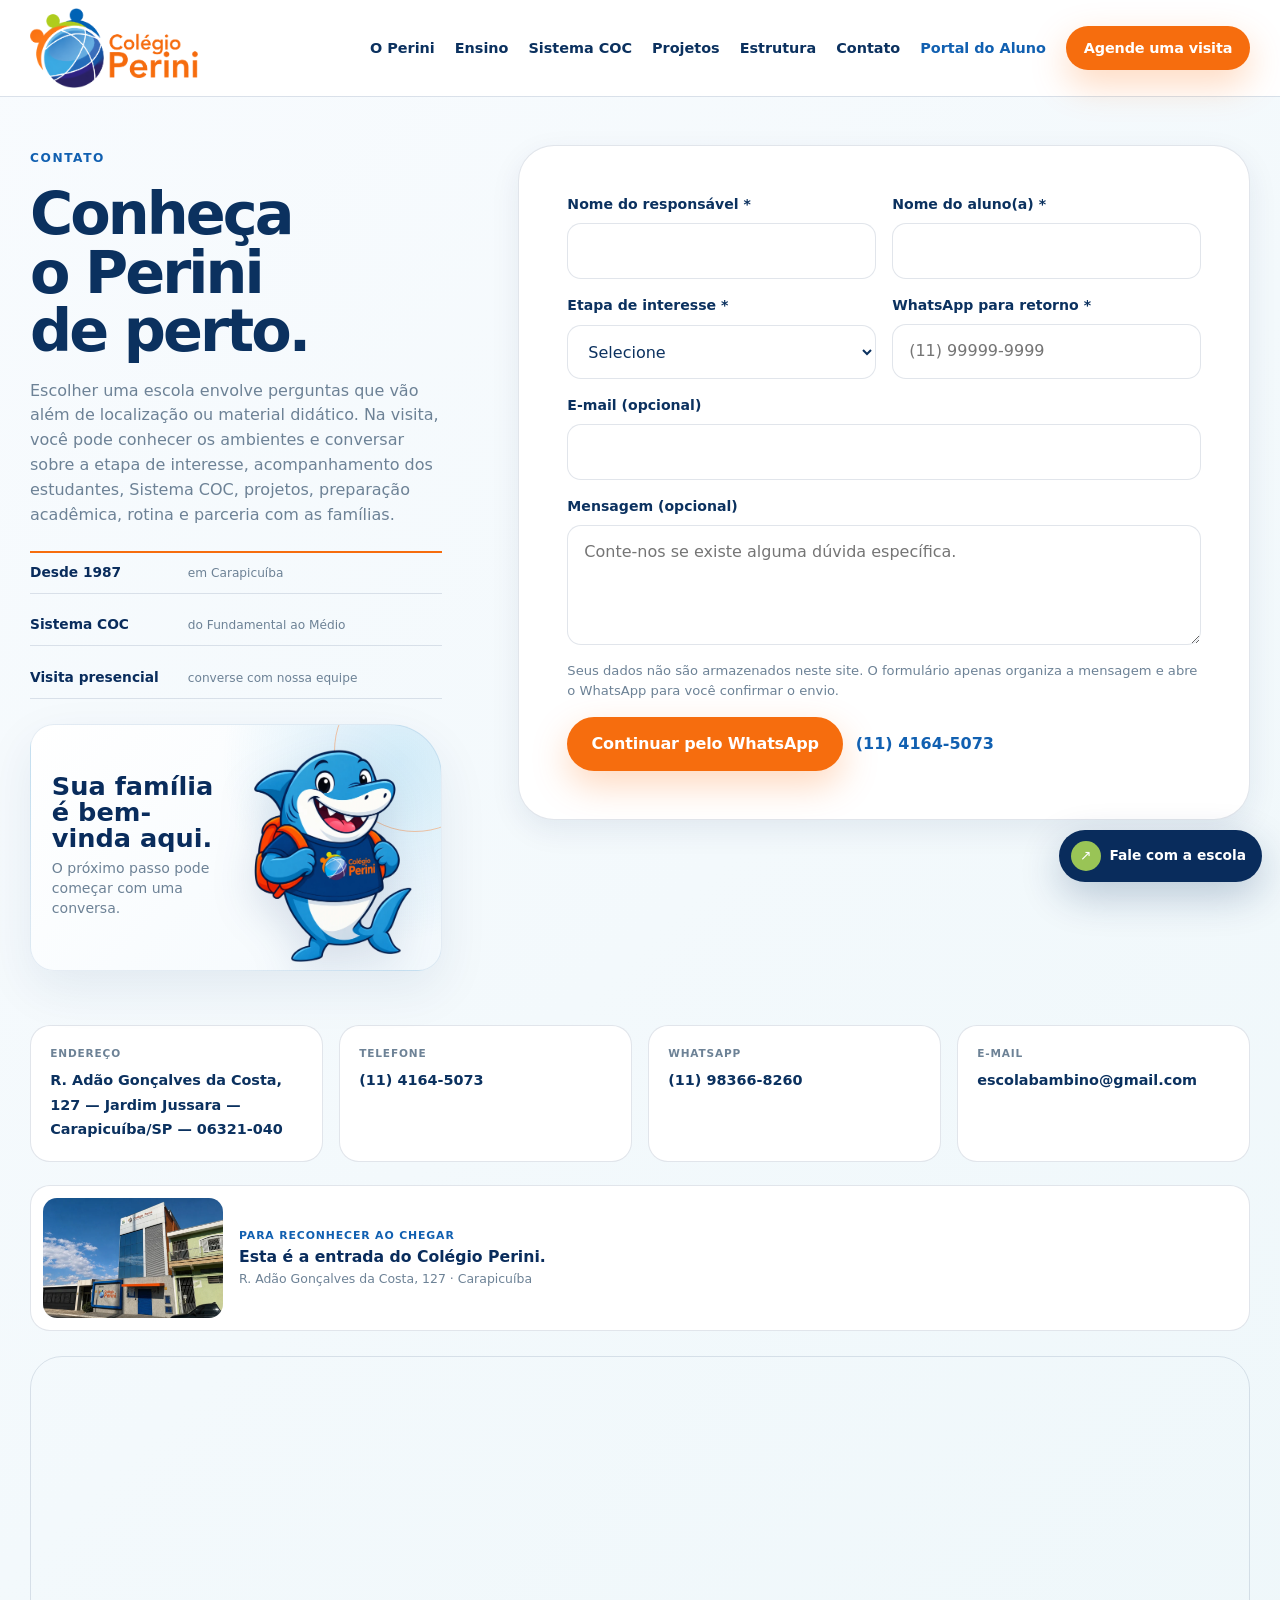
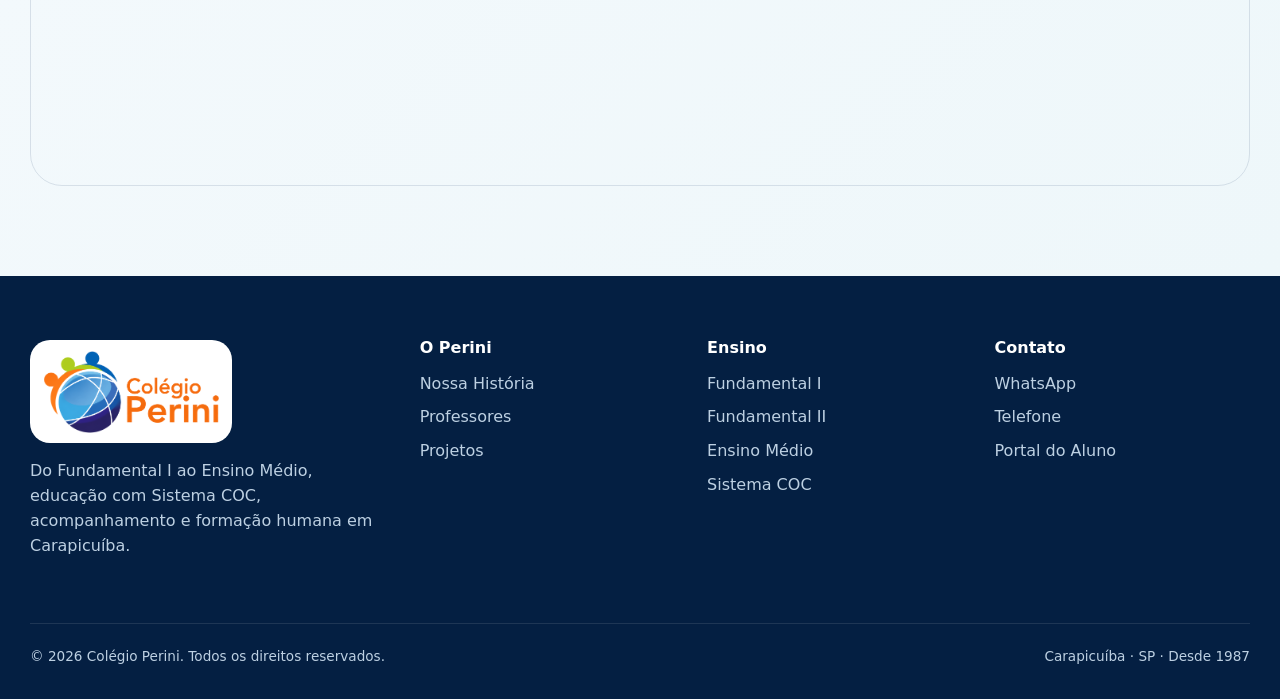
==== commit 489e11ec: "Add files via upload" ====
--- a/contato/index.html
+++ b/contato/index.html
@@ -1,11 +1,11 @@
 <!DOCTYPE html>
 
-<html lang="pt-BR"><head><meta charset="utf-8"/><meta content="width=device-width,initial-scale=1,viewport-fit=cover" name="viewport"/><title>Contato e agendamento de visita | Colégio Perini</title><meta content="Agende uma visita ao Colégio Perini em Carapicuíba. Informe a etapa de interesse e continue o atendimento pelo WhatsApp." name="description"/><link href="https://periniebambino.github.io/siteperiniv2/contato" rel="canonical"/><meta content="index,follow" name="robots"/><meta content="#0b4e90" name="theme-color"/><meta content="Agende uma visita | Colégio Perini" property="og:title"/><meta content="Conheça o Colégio Perini de perto e converse com nossa equipe." property="og:description"/><meta content="https://periniebambino.github.io/siteperiniv2/assets/og/perini-social.jpg" property="og:image"/><link href="../assets/icons/favicon-32.png" rel="icon"/><link href="../css/tokens.css" rel="stylesheet"/><link href="../css/base.css" rel="stylesheet"/><link href="../css/components.css" rel="stylesheet"/><link href="../css/responsive.css" rel="stylesheet"/><link href="../css/rc1-final.css" rel="stylesheet"/><link href="../css/director-final.css" rel="stylesheet"/><meta content="pt_BR" property="og:locale"/><meta content="website" property="og:type"/><meta content="Colégio Perini" property="og:site_name"/><meta content="https://periniebambino.github.io/siteperiniv2/contato" property="og:url"/><meta content="summary_large_image" name="twitter:card"/></head><body class="inner-page contact-page"><a class="skip-link" href="#conteudo">Pular para o conteúdo</a><header class="site-header" id="site-header"><div class="container nav-shell"><a aria-label="Colégio Perini — início" class="brand" href="../"><img alt="Colégio Perini" height="414" src="../assets/brand/logo-colegio-perini-cropped.webp" width="879"/></a><nav aria-label="Navegação principal" class="desktop-nav"><a href="../#perini">O Perini</a><a href="../#ensino">Ensino</a><a href="../sistema-de-ensino/">Sistema COC</a><a href="../#projetos">Projetos</a><a href="../estrutura-e-vida-escolar/">Estrutura</a><a href="../contato/">Contato</a><a class="portal-link" data-portal="" data-track="portal" href="https://portal.coc.com.br/" rel="noopener noreferrer" target="_blank">Portal do Aluno</a><a class="btn btn-primary btn-sm" data-track="visita-header" data-visit-link="" href="../contato/#agendar">Agende uma visita</a></nav><button aria-controls="mobile-menu" aria-expanded="false" aria-label="Abrir menu" class="menu-toggle" id="menu-toggle" type="button"><span aria-hidden="true"></span></button></div></header>
-<div aria-hidden="true" aria-label="Menu de navegação" aria-modal="true" class="mobile-menu" id="mobile-menu" role="dialog"><div class="mobile-menu-inner"><div class="mobile-menu-top"><img alt="Colégio Perini" height="414" src="../assets/brand/logo-colegio-perini-cropped.webp" width="879"/><button aria-label="Fechar menu" class="mobile-close" id="mobile-close" type="button">×</button></div><nav aria-label="Navegação mobile"><a class="mobile-link" href="../#perini">O Perini</a><a class="mobile-link" href="../#ensino">Ensino</a><a class="mobile-link sub" href="../fundamental-1/">Fundamental I</a><a class="mobile-link sub" href="../fundamental-2/">Fundamental II</a><a class="mobile-link sub" href="../ensino-medio/">Ensino Médio</a><a class="mobile-link" href="../sistema-de-ensino/">Sistema COC</a><a class="mobile-link" href="../#projetos">Projetos</a><a class="mobile-link" href="../estrutura-e-vida-escolar/">Estrutura</a><a class="mobile-link" href="../contato/">Contato</a></nav><div class="mobile-menu-actions"><a class="btn btn-primary" data-track="visita-menu" data-visit-link="" href="../contato/#agendar">Agende uma visita</a><a class="btn btn-ghost" data-portal="" href="https://portal.coc.com.br/" rel="noopener noreferrer" target="_blank">Portal do Aluno</a></div></div></div><main id="conteudo"><section class="visit-page" id="agendar"><div class="container visit-layout"><div class="visit-intro" data-reveal=""><span class="eyebrow">Agendamento de visita</span><h1 data-contact-page-title="">Venha conhecer o Perini de perto.</h1><p data-contact-page-text="">Conte em que etapa seu filho está e deixe um contato. Ao continuar, o site prepara sua mensagem e abre o WhatsApp da escola para você confirmar o envio.</p><div aria-label="Dados institucionais" class="authority-row contact-authority"><div><strong>Desde 1987</strong><span>em Carapicuíba</span></div><div><strong>Sistema COC</strong><span>do Fundamental ao Médio</span></div><div><strong>Visita presencial</strong><span>converse com nossa equipe</span></div></div>
-<figure class="visit-team-photo" data-reveal="">
-<img alt="Direção do Colégio Perini em ambiente de trabalho" data-real-image="direction" decoding="async" height="1254" loading="lazy" sizes="(max-width:1080px) 92vw, 34vw" src="../assets/real/direcao.webp" srcset="../assets/real/direcao-720.webp 720w, ../assets/real/direcao.webp 1254w" width="1254"/>
-<figcaption>Direção do Colégio Perini.</figcaption>
-</figure></div><form class="visit-form" data-reveal="" id="visit-form"><div class="form-grid"><div class="field"><label for="responsavel">Nome do responsável *</label><input autocomplete="name" id="responsavel" name="responsavel" required=""/></div><div class="field"><label for="aluno">Nome do aluno(a) *</label><input id="aluno" name="aluno" required=""/></div><div class="field"><label for="etapa">Etapa de interesse *</label><select id="etapa" name="etapa" required=""><option value="">Selecione</option><option>Ensino Fundamental I</option><option>Ensino Fundamental II</option><option>Ensino Médio</option></select></div><div class="field"><label for="whatsapp">WhatsApp para retorno *</label><input autocomplete="tel" id="whatsapp" inputmode="tel" name="whatsapp" placeholder="(11) 99999-9999" required=""/></div><div class="field full"><label for="email">E-mail (opcional)</label><input autocomplete="email" id="email" name="email" type="email"/></div><div class="field full"><label for="mensagem">Mensagem (opcional)</label><textarea id="mensagem" name="mensagem" placeholder="Conte-nos se existe alguma dúvida específica."></textarea></div></div><p class="form-note">Seus dados não são armazenados neste site. O formulário apenas organiza a mensagem e abre o WhatsApp para você confirmar o envio.</p><div class="form-actions"><button class="btn btn-primary" data-track="formulario-visita" type="submit">Continuar pelo WhatsApp</button><a class="text-link" data-phone="" href="tel:+551141645073"><span data-phone-text=""></span></a></div></form><noscript><a class="text-link" href="https://wa.me/5511983668260?text=Ol%C3%A1%21%20Conheci%20o%20Col%C3%A9gio%20Perini%20pelo%20site%20e%20gostaria%20de%20mais%20informa%C3%A7%C3%B5es.">JavaScript está desativado. Fale diretamente pelo WhatsApp.</a></noscript></div><div class="container"><div class="contact-cards"><div class="contact-card"><small>Endereço</small><span data-address=""></span></div><div class="contact-card"><small>Telefone</small><a data-phone="" href="tel:+551141645073"><span data-phone-text=""></span></a></div><div class="contact-card"><small>WhatsApp</small><a data-whatsapp="" href="https://wa.me/5511983668260?text=Ol%C3%A1%21%20Conheci%20o%20Col%C3%A9gio%20Perini%20pelo%20site%20e%20gostaria%20de%20mais%20informa%C3%A7%C3%B5es." rel="noopener noreferrer" target="_blank"><span data-whatsapp-text=""></span></a></div><div class="contact-card"><small>E-mail</small><a data-email="" href="mailto:escolabambino@gmail.com"><span data-email-text=""></span></a></div></div><aside class="arrival-card" data-reveal="">
+<html lang="pt-BR"><head><meta charset="utf-8"/><meta content="width=device-width,initial-scale=1,viewport-fit=cover" name="viewport"/><title>Contato e agendamento de visita | Colégio Perini</title><meta content="Agende uma visita ao Colégio Perini em Carapicuíba. Informe a etapa de interesse e continue o atendimento pelo WhatsApp." name="description"/><link href="https://periniebambino.github.io/siteperiniv2/contato" rel="canonical"/><meta content="index,follow" name="robots"/><meta content="#0b4e90" name="theme-color"/><meta content="Agende uma visita | Colégio Perini" property="og:title"/><meta content="Conheça o Colégio Perini de perto e converse com nossa equipe." property="og:description"/><meta content="https://periniebambino.github.io/siteperiniv2/assets/og/perini-social.jpg" property="og:image"/><link href="../assets/icons/favicon-32.png" rel="icon"/><link href="../css/tokens.css" rel="stylesheet"/><link href="../css/base.css" rel="stylesheet"/><link href="../css/components.css" rel="stylesheet"/><link href="../css/responsive.css" rel="stylesheet"/><link href="../css/rc1-final.css" rel="stylesheet"/><link href="../css/director-final.css" rel="stylesheet"/><meta content="pt_BR" property="og:locale"/><meta content="website" property="og:type"/><meta content="Colégio Perini" property="og:site_name"/><meta content="https://periniebambino.github.io/siteperiniv2/contato" property="og:url"/><meta content="summary_large_image" name="twitter:card"/><link href="../css/final-homologacao.css" rel="stylesheet"/></head><body class="inner-page contact-page"><a class="skip-link" href="#conteudo">Pular para o conteúdo</a><header class="site-header" id="site-header"><div class="container nav-shell"><a aria-label="Colégio Perini — início" class="brand" href="../"><img alt="Colégio Perini" height="414" src="../assets/brand/logo-colegio-perini-cropped.webp" width="879"/></a><nav aria-label="Navegação principal" class="desktop-nav"><a href="../#perini">O Perini</a><a href="../#ensino">Ensino</a><a href="../sistema-de-ensino/">Sistema COC</a><a href="../#projetos">Projetos</a><a href="../estrutura-e-vida-escolar/">Estrutura</a><a href="../contato/">Contato</a><a class="portal-link" data-portal="" data-track="portal" href="https://portal.coc.com.br/" rel="noopener noreferrer" target="_blank">Portal do Aluno</a><a class="btn btn-primary btn-sm" data-track="visita-header" data-visit-link="" href="../contato/#agendar">Agende uma visita</a></nav><button aria-controls="mobile-menu" aria-expanded="false" aria-label="Abrir menu" class="menu-toggle" id="menu-toggle" type="button"><span aria-hidden="true"></span></button></div></header>
+<div aria-hidden="true" aria-label="Menu de navegação" aria-modal="true" class="mobile-menu" id="mobile-menu" role="dialog"><div class="mobile-menu-inner"><div class="mobile-menu-top"><img alt="Colégio Perini" height="414" src="../assets/brand/logo-colegio-perini-cropped.webp" width="879"/><button aria-label="Fechar menu" class="mobile-close" id="mobile-close" type="button">×</button></div><nav aria-label="Navegação mobile"><a class="mobile-link" href="../#perini">O Perini</a><a class="mobile-link" href="../#ensino">Ensino</a><a class="mobile-link sub" href="../fundamental-1/">Fundamental I</a><a class="mobile-link sub" href="../fundamental-2/">Fundamental II</a><a class="mobile-link sub" href="../ensino-medio/">Ensino Médio</a><a class="mobile-link" href="../sistema-de-ensino/">Sistema COC</a><a class="mobile-link" href="../#projetos">Projetos</a><a class="mobile-link" href="../estrutura-e-vida-escolar/">Estrutura</a><a class="mobile-link" href="../contato/">Contato</a></nav><div class="mobile-menu-actions"><a class="btn btn-primary" data-track="visita-menu" data-visit-link="" href="../contato/#agendar">Agende uma visita</a><a class="btn btn-ghost" data-portal="" href="https://portal.coc.com.br/" rel="noopener noreferrer" target="_blank">Portal do Aluno</a></div></div></div><main id="conteudo"><section class="visit-page" id="agendar"><div class="container visit-layout"><div class="visit-intro" data-reveal=""><span class="eyebrow">Contato</span><h1 data-contact-page-title="">Vamos conversar?</h1><p data-contact-page-text="">Agende uma visita, conheça o Perini de perto e converse com nossa equipe sobre a etapa mais importante para a sua família.</p><div aria-label="Dados institucionais" class="authority-row contact-authority"><div><strong>Desde 1987</strong><span>em Carapicuíba</span></div><div><strong>Sistema COC</strong><span>do Fundamental ao Médio</span></div><div><strong>Visita presencial</strong><span>converse com nossa equipe</span></div></div>
+<div class="contact-mascot" data-reveal="">
+<div class="contact-mascot-copy"><strong>Sua família é bem-vinda aqui.</strong><span>O próximo passo pode começar com uma conversa.</span></div>
+<img alt="Mascote do Colégio Perini" decoding="async" height="1125" loading="eager" src="../assets/brand/mascote-perini-contato.webp" width="900"/>
+</div></div><form class="visit-form" data-reveal="" id="visit-form"><div class="form-grid"><div class="field"><label for="responsavel">Nome do responsável *</label><input autocomplete="name" id="responsavel" name="responsavel" required=""/></div><div class="field"><label for="aluno">Nome do aluno(a) *</label><input id="aluno" name="aluno" required=""/></div><div class="field"><label for="etapa">Etapa de interesse *</label><select id="etapa" name="etapa" required=""><option value="">Selecione</option><option>Ensino Fundamental I</option><option>Ensino Fundamental II</option><option>Ensino Médio</option></select></div><div class="field"><label for="whatsapp">WhatsApp para retorno *</label><input autocomplete="tel" id="whatsapp" inputmode="tel" name="whatsapp" placeholder="(11) 99999-9999" required=""/></div><div class="field full"><label for="email">E-mail (opcional)</label><input autocomplete="email" id="email" name="email" type="email"/></div><div class="field full"><label for="mensagem">Mensagem (opcional)</label><textarea id="mensagem" name="mensagem" placeholder="Conte-nos se existe alguma dúvida específica."></textarea></div></div><p class="form-note">Seus dados não são armazenados neste site. O formulário apenas organiza a mensagem e abre o WhatsApp para você confirmar o envio.</p><div class="form-actions"><button class="btn btn-primary" data-track="formulario-visita" type="submit">Continuar pelo WhatsApp</button><a class="text-link" data-phone="" href="tel:+551141645073"><span data-phone-text=""></span></a></div></form><noscript><a class="text-link" href="https://wa.me/5511983668260?text=Ol%C3%A1%21%20Conheci%20o%20Col%C3%A9gio%20Perini%20pelo%20site%20e%20gostaria%20de%20mais%20informa%C3%A7%C3%B5es.">JavaScript está desativado. Fale diretamente pelo WhatsApp.</a></noscript></div><div class="container"><div class="contact-cards"><div class="contact-card"><small>Endereço</small><span data-address=""></span></div><div class="contact-card"><small>Telefone</small><a data-phone="" href="tel:+551141645073"><span data-phone-text=""></span></a></div><div class="contact-card"><small>WhatsApp</small><a data-whatsapp="" href="https://wa.me/5511983668260?text=Ol%C3%A1%21%20Conheci%20o%20Col%C3%A9gio%20Perini%20pelo%20site%20e%20gostaria%20de%20mais%20informa%C3%A7%C3%B5es." rel="noopener noreferrer" target="_blank"><span data-whatsapp-text=""></span></a></div><div class="contact-card"><small>E-mail</small><a data-email="" href="mailto:escolabambino@gmail.com"><span data-email-text=""></span></a></div></div><aside class="arrival-card" data-reveal="">
 <picture><source media="(max-width:720px)" srcset="../assets/real-final/fachada-720.webp"/><img alt="Entrada do Colégio Perini em Carapicuíba" decoding="async" height="480" loading="lazy" src="../assets/real-final/fachada-720.webp" width="720"/></picture>
 <div><small>Para reconhecer ao chegar</small><strong>Esta é a entrada do Colégio Perini.</strong><span>R. Adão Gonçalves da Costa, 127 · Carapicuíba</span></div>
 </aside><div class="internal-map"><iframe id="school-map" loading="lazy" referrerpolicy="no-referrer-when-downgrade" title="Mapa do Colégio Perini"></iframe></div></div></section></main><footer class="footer"><div class="container footer-grid"><div class="footer-brand"><div class="footer-logo-shell"><img alt="Colégio Perini" height="414" src="../assets/brand/logo-colegio-perini-cropped.webp" width="879"/></div><p>Do Fundamental I ao Ensino Médio, educação com Sistema COC, acompanhamento e formação humana em Carapicuíba.</p></div><div><h3>O Perini</h3><a href="../#historia">Nossa História</a><a href="../#professores">Professores</a><a href="../#projetos">Projetos</a></div><div><h3>Ensino</h3><a href="../fundamental-1/">Fundamental I</a><a href="../fundamental-2/">Fundamental II</a><a href="../ensino-medio/">Ensino Médio</a><a href="../sistema-de-ensino/">Sistema COC</a></div><div><h3>Contato</h3><a data-whatsapp="" href="https://wa.me/5511983668260?text=Ol%C3%A1%21%20Conheci%20o%20Col%C3%A9gio%20Perini%20pelo%20site%20e%20gostaria%20de%20mais%20informa%C3%A7%C3%B5es." rel="noopener noreferrer" target="_blank">WhatsApp</a><a data-phone="" href="tel:+551141645073">Telefone</a><a data-portal="" href="https://portal.coc.com.br/" rel="noopener noreferrer" target="_blank">Portal do Aluno</a></div></div><div class="container footer-bottom"><span>© <span data-year="">2026</span> Colégio Perini. Todos os direitos reservados.</span><span>Carapicuíba · SP · Desde 1987</span></div></footer><a aria-label="Falar com o Colégio Perini pelo WhatsApp" class="whatsapp-float" data-whatsapp="" href="https://wa.me/5511983668260?text=Ol%C3%A1%21%20Conheci%20o%20Col%C3%A9gio%20Perini%20pelo%20site%20e%20gostaria%20de%20mais%20informa%C3%A7%C3%B5es." rel="noopener noreferrer" target="_blank"><span aria-hidden="true">↗</span><b>Fale com a escola</b></a><div class="mobile-action"><a data-visit-link="" href="../contato/#agendar">Agende uma visita</a></div><script id="org-schema" type="application/ld+json"></script><script id="breadcrumb-schema" type="application/ld+json"></script><script src="../js/config.js"></script><script src="../js/content.js"></script><script src="../js/images.js"></script><script src="../js/site.js"></script></body></html>
--- a/css/components.css
+++ b/css/components.css
@@ -223,3 +223,61 @@
 .inner-page .real-gallery-card img{object-fit:cover}
 /* CTA final: conteúdo enxuto e altura guiada pela copy, não por espaço vazio. */
 .inner-page .page-cta-inner{min-height:0}
+
+
+/* PERINI FINAL — Ensino Médio: proposta de valor, jornada e Projeto Ligas */
+.em-value-section{padding:clamp(4.5rem,7vw,6.5rem) 0;background:var(--surface)}
+.em-value-intro{max-width:800px;margin-bottom:2.2rem}
+.em-value-intro h2,.em-journey-head h2{margin:.7rem 0 1rem}
+.em-value-intro p,.em-journey-step p{color:var(--muted)}
+.em-value-grid{display:grid;grid-template-columns:repeat(3,1fr);gap:1rem}
+.em-value-card{padding:1.6rem;border:1px solid var(--line);border-radius:24px;background:#fff;box-shadow:var(--shadow-sm)}
+.em-value-card>span{display:block;color:var(--orange);font-weight:900;font-size:.78rem;margin-bottom:1rem}
+.em-value-card h3{margin:0 0 .6rem;font-size:1.45rem}
+.em-value-card p{margin:0;color:var(--muted)}
+.em-academic-positioning{margin-top:1.4rem;padding-top:1.2rem;border-top:1px solid var(--line);font-weight:700;color:var(--ink)!important}
+.em-journey-section{padding:clamp(4.5rem,7vw,6.5rem) 0;background:#fff}
+.em-journey-head{max-width:760px;margin-bottom:2rem}
+.em-journey-grid{display:grid;grid-template-columns:repeat(3,1fr);border:1px solid var(--line);border-radius:28px;overflow:hidden;background:#fff}
+.em-journey-step{padding:2rem;min-height:230px;border-right:1px solid var(--line)}
+.em-journey-step:last-child{border-right:0}
+.em-journey-step>span{display:block;color:var(--orange);font-size:.8rem;font-weight:900;text-transform:uppercase;letter-spacing:.04em;margin-bottom:1rem}
+.em-journey-step h3{font-size:1.45rem;margin:0 0 .8rem}
+.story-note{margin-top:1rem!important;font-size:.98rem!important}
+.em-ligas-headline{font-size:clamp(1.4rem,2.1vw,2rem);margin:1rem 0 .7rem;color:#fff}
+.em-ligas-panel{display:grid;gap:1rem}
+.em-ligas-areas{display:grid;grid-template-columns:1fr 1fr;gap:.7rem}
+.em-ligas-areas>div{padding:1rem 1.05rem;border:1px solid rgba(255,255,255,.15);border-radius:18px;background:rgba(255,255,255,.055);font-weight:780;color:#fff}
+.em-ligas-outcomes{display:flex;flex-wrap:wrap;gap:.55rem;padding-top:.25rem}
+.em-ligas-outcomes span{padding:.55rem .75rem;border-radius:999px;background:rgba(255,255,255,.1);font-size:.78rem;font-weight:800;color:#edf6fc}
+.page-cta-summary{margin-top:.75rem!important}
+
+/* ===== PERINI FINAL VISUAL 2026 — scoped release overrides ===== */
+.home-final-hero .hero-title span:nth-child(3){color:var(--blue-950)}
+.home-final-hero .hero-layout{grid-template-columns:minmax(0,.82fr) minmax(520px,1.18fr);gap:clamp(2.25rem,4.5vw,5rem)}
+.home-final-hero .hero-image-wrap{aspect-ratio:4/3;border-radius:20px 58px 58px 58px;background:#fff}
+.home-final-hero .hero-image-wrap img{object-fit:cover;object-position:center 48%;transform:none}
+.home-final-hero .hero-image-wrap:before{width:27%;height:100%;background:linear-gradient(90deg,rgba(255,255,255,.94) 0%,rgba(255,255,255,.62) 40%,rgba(255,255,255,0) 100%)}
+.home-final-hero .hero-note{left:-24px;bottom:24px}
+.home-final-hero .btn-secondary{background:#fff;color:var(--blue-950);border:1px solid rgba(6,56,105,.28)}
+.home-final-hero .btn-secondary:hover{border-color:var(--blue-700);transform:translateY(-1px)}
+
+.stage-covers-section{background:linear-gradient(180deg,#f7fafc 0%,#fff 100%)}
+.stage-covers-section .section-head{margin-bottom:2.1rem}
+.stage-cover-grid{display:grid;grid-template-columns:repeat(3,minmax(0,1fr));gap:clamp(1rem,2vw,1.5rem)}
+.stage-cover-card{display:flex;flex-direction:column;background:#fff;border:1px solid rgba(11,78,144,.08);border-radius:24px;overflow:hidden;box-shadow:0 16px 48px rgba(5,46,97,.09);transition:transform .25s var(--ease),box-shadow .25s var(--ease)}
+.stage-cover-card:hover{transform:translateY(-3px);box-shadow:0 22px 58px rgba(5,46,97,.13)}
+.stage-cover-card img{display:block;width:100%;height:auto;aspect-ratio:1586/992;object-fit:contain;background:#fff}
+.stage-cover-card>span{display:flex;align-items:center;justify-content:space-between;gap:.75rem;padding:1rem 1.15rem 1.08rem;font-weight:900;font-size:.92rem;color:var(--blue-900);border-top:1px solid var(--line)}
+.stage-cover-f1>span{color:#0877c9}.stage-cover-f2>span{color:#087f43}.stage-cover-em>span{color:#e85d00}
+.stage-cover-card b{font-size:1.15rem}
+
+.inner-page .cycle-hero .page-hero-media{aspect-ratio:1586/992;background:#fff}
+.inner-page .cycle-hero .page-hero-media img{width:100%;height:100%;object-fit:contain;object-position:center;background:#fff}
+
+.em-experience-proof{padding:clamp(4rem,7vw,7rem) 0;background:#fff}
+.em-experience-proof-inner{display:grid;grid-template-columns:minmax(340px,.82fr) minmax(0,1.18fr);gap:clamp(2rem,6vw,6rem);align-items:center}
+.em-experience-proof picture{display:block;border-radius:22px 54px 54px 54px;overflow:hidden;box-shadow:var(--shadow);background:var(--surface-blue);max-width:520px}
+.em-experience-proof img{display:block;width:100%;height:auto;aspect-ratio:3/4;object-fit:cover;object-position:center 42%}
+.em-experience-proof h2{font-size:clamp(2rem,4vw,4.1rem);line-height:1.02;margin:.7rem 0 1rem;max-width:15ch;text-wrap:balance}
+.em-experience-proof p{max-width:640px;color:var(--muted);font-size:clamp(1rem,1.35vw,1.15rem)}
--- a/css/responsive.css
+++ b/css/responsive.css
@@ -153,3 +153,36 @@
   .inner-page .page-hero-copy h1,.inner-page .visit-intro h1{font-size:clamp(2.45rem,11.7vw,3.05rem);max-width:10ch}
   .inner-page .editorial-intro h2,.inner-page .real-story-copy h2,.inner-page .real-gallery-section .section-head h2{font-size:clamp(2.15rem,9.6vw,2.75rem)}
 }
+
+
+/* PERINI FINAL — Ensino Médio responsive */
+@media(max-width:1080px){.em-value-grid{grid-template-columns:1fr}.em-journey-grid{grid-template-columns:1fr}.em-journey-step{min-height:auto;border-right:0;border-bottom:1px solid var(--line)}.em-journey-step:last-child{border-bottom:0}.em-ligas-areas{grid-template-columns:1fr 1fr}}
+@media(max-width:720px){.em-value-section,.em-journey-section{padding:4.5rem 0}.em-value-card,.em-journey-step{padding:1.35rem}.em-ligas-areas{grid-template-columns:1fr}.em-ligas-outcomes{display:grid;grid-template-columns:1fr}.em-ligas-outcomes span{text-align:left}.ensino-medio-page .page-hero-media{aspect-ratio:1/1}.ensino-medio-page .page-hero-media img{object-position:center 45%}}
+
+/* ===== PERINI FINAL VISUAL 2026 — responsive ===== */
+@media(max-width:1080px){
+  .home-final-hero .hero-layout{grid-template-columns:1fr;gap:2rem}
+  .home-final-hero .hero-copy{max-width:760px}
+  .home-final-hero .hero-visual{max-width:900px}
+  .stage-cover-grid{grid-template-columns:1fr 1fr}
+  .stage-cover-em{grid-column:1/-1;max-width:680px;width:100%;justify-self:center}
+  .em-experience-proof-inner{grid-template-columns:1fr;gap:2rem}
+  .em-experience-proof picture{max-width:620px}
+}
+@media(max-width:720px){
+  .home-final-hero .hero-actions{grid-template-columns:1fr}
+  .home-final-hero .hero-actions .btn{width:100%}
+  .home-final-hero .hero-image-wrap{aspect-ratio:4/3;border-radius:16px 34px 34px 34px}
+  .home-final-hero .hero-image-wrap:before{display:none}
+  .home-final-hero .hero-image-wrap img{object-position:center center}
+  .home-final-hero .hero-note{margin:-14px 10px 0}
+  .stage-cover-grid{grid-template-columns:1fr;gap:1rem}
+  .stage-cover-em{grid-column:auto;max-width:none}
+  .stage-cover-card{border-radius:18px}
+  .stage-cover-card>span{padding:.9rem 1rem;font-size:.9rem}
+  .inner-page .cycle-hero .page-hero-media{aspect-ratio:auto;height:auto;border-radius:16px 30px 30px 30px}
+  .inner-page .cycle-hero .page-hero-media img{width:100%;height:auto;object-fit:contain}
+  .em-experience-proof{padding:4.5rem 0}
+  .em-experience-proof picture{max-width:none;border-radius:16px 34px 34px 34px}
+  .em-experience-proof h2{font-size:clamp(2.1rem,10vw,3.35rem)}
+}
--- a/css/final-homologacao.css
+++ b/css/final-homologacao.css
@@ -0,0 +1,153 @@
+/* =========================================================
+   COLÉGIO PERINI — HOMOLOGAÇÃO FINAL 2026
+   Escopo cirúrgico: home hero + acompanhamento, Projeto Ligas,
+   Vida Escolar e Contato/Mascote. Sem alterações globais de JS.
+   ========================================================= */
+
+/* 1) HOME — proteção contra clipping em viewports intermediários */
+.home-final-hero .hero-layout,
+.home-final-hero .hero-copy,
+.home-final-hero .hero-visual{min-width:0}
+.home-final-hero .hero-copy{width:100%}
+.home-final-hero .hero-title{font-size:clamp(4rem,5vw,6rem);line-height:.92;letter-spacing:-.06em;max-width:100%;overflow:visible}
+.home-final-hero .hero-title span{max-width:100%;white-space:nowrap}
+.home-final-hero .hero-intro{max-width:34rem}
+
+@media(max-width:1320px){
+  .home-final-hero .hero-layout{grid-template-columns:minmax(0,.9fr) minmax(470px,1.1fr);gap:clamp(1.75rem,3.2vw,3rem)}
+  .home-final-hero .hero-title{font-size:clamp(3.7rem,5vw,4.85rem)}
+  .home-final-hero .hero-trust{gap:.75rem}
+}
+@media(max-width:1160px){
+  .home-final-hero{padding-top:118px}
+  .home-final-hero .hero-layout{grid-template-columns:1fr;gap:2.4rem}
+  .home-final-hero .hero-copy{max-width:820px}
+  .home-final-hero .hero-title{font-size:clamp(4rem,8.4vw,5.8rem);max-width:8.6ch}
+  .home-final-hero .hero-title span{white-space:normal}
+  .home-final-hero .hero-visual{max-width:920px;width:100%}
+}
+@media(max-width:720px){
+  .home-final-hero .hero-title{font-size:clamp(3rem,13.2vw,4.25rem);line-height:.94;max-width:8.4ch}
+  .home-final-hero .hero-title span{white-space:normal}
+}
+@media(max-width:390px){
+  .home-final-hero .hero-title{font-size:clamp(2.75rem,13vw,3.2rem);letter-spacing:-.055em}
+}
+
+/* 2) HOME — bloco de acompanhamento reconstruído */
+.f1-acompanhamento-final{display:grid;grid-template-columns:minmax(0,.88fr) minmax(440px,1.12fr);gap:clamp(2rem,5vw,5rem);align-items:center;margin:clamp(2.4rem,5vw,4.5rem) 0 0;padding:clamp(1.2rem,2.2vw,1.8rem);border:1px solid rgba(11,78,144,.1);border-radius:32px;background:linear-gradient(135deg,#f8fbfe 0%,#fff 56%,#f4f9fc 100%);box-shadow:0 18px 60px rgba(5,46,97,.08)}
+.f1-acompanhamento-copy{padding:clamp(.35rem,1.5vw,1.2rem);min-width:0}
+.f1-acompanhamento-copy h3{font-size:clamp(2.05rem,3.2vw,3.35rem);line-height:1.02;letter-spacing:-.045em;max-width:13ch;margin:0 0 1.2rem;color:var(--blue-950);text-wrap:balance}
+.f1-acompanhamento-copy>p{color:var(--muted);max-width:52ch;margin:0 0 1.55rem}
+.f1-acompanhamento-pilares{display:grid;gap:.15rem;border-top:1px solid var(--line);padding-top:.75rem}
+.f1-acompanhamento-pilares span{display:grid;grid-template-columns:34px 1fr;gap:.7rem;align-items:center;padding:.68rem 0;border-bottom:1px solid var(--line)}
+.f1-acompanhamento-pilares b{color:var(--orange);font-size:.7rem;letter-spacing:.08em}
+.f1-acompanhamento-pilares strong{color:var(--ink);font-size:.9rem}
+.f1-acompanhamento-foto{margin:0;overflow:hidden;border-radius:20px 52px 52px 20px;min-width:0;box-shadow:0 18px 50px rgba(5,46,97,.12)}
+.f1-acompanhamento-foto picture{display:block}
+.f1-acompanhamento-foto img{display:block;width:100%;height:auto;aspect-ratio:16/10;object-fit:cover;object-position:center center;background:#eef5fb}
+@media(max-width:1080px){
+  .f1-acompanhamento-final{grid-template-columns:1fr;gap:1.35rem}
+  .f1-acompanhamento-copy h3{max-width:16ch}
+  .f1-acompanhamento-foto{border-radius:18px 42px 42px 18px}
+  .f1-acompanhamento-foto img{aspect-ratio:16/9}
+}
+@media(max-width:720px){
+  .f1-acompanhamento-final{padding:.75rem;border-radius:24px;gap:1rem}
+  .f1-acompanhamento-copy{padding:1rem .75rem .55rem}
+  .f1-acompanhamento-copy h3{font-size:clamp(1.9rem,8vw,2.5rem);max-width:15ch}
+  .f1-acompanhamento-foto{border-radius:16px 30px 30px 16px}
+  .f1-acompanhamento-foto img{aspect-ratio:4/3;object-position:center 42%}
+}
+
+/* 3) ENSINO MÉDIO — Projeto Ligas totalmente reconstruído */
+.ligas-final{position:relative;overflow:hidden;padding:clamp(5.8rem,9vw,9rem) 0;background:linear-gradient(145deg,#062f61 0%,#083d75 52%,#0b4e90 100%);color:#fff}
+.ligas-final:before{content:"";position:absolute;width:560px;height:560px;border-radius:50%;right:-230px;top:-250px;border:1px solid rgba(255,255,255,.1);box-shadow:0 0 0 80px rgba(255,255,255,.025),0 0 0 160px rgba(255,255,255,.018)}
+.ligas-final:after{content:"";position:absolute;left:0;bottom:0;width:42%;height:5px;background:linear-gradient(90deg,var(--orange),#ffb064,transparent)}
+.ligas-final-shell{position:relative;z-index:2}
+.ligas-final-hero{display:grid;grid-template-columns:minmax(0,.88fr) minmax(480px,1.12fr);gap:clamp(2.5rem,6vw,6rem);align-items:center}
+.ligas-final-copy{min-width:0}
+.ligas-final-copy .kicker{margin-bottom:1.25rem}
+.ligas-final-copy h2{font-size:clamp(3rem,4.8vw,5rem);line-height:.94;letter-spacing:-.05em;color:#fff;max-width:10ch;margin:0 0 1.5rem;text-wrap:balance}
+.ligas-final-copy h3{font-size:clamp(1.65rem,2.35vw,2.45rem);line-height:1.02;letter-spacing:-.035em;color:#fff;max-width:17ch;margin:0 0 1rem;text-wrap:balance}
+.ligas-final-copy p{color:#d7e8f7;max-width:52ch;margin:0;font-size:clamp(1rem,1.2vw,1.12rem)}
+.ligas-final-media{position:relative;margin:0;min-width:0;aspect-ratio:16/10;border-radius:24px 70px 24px 24px;overflow:hidden;background:#041f42;box-shadow:0 28px 75px rgba(0,0,0,.28)}
+.ligas-final-media img{display:block;width:100%;height:100%;object-fit:cover;object-position:center 55%}
+.ligas-final-media:after{content:"";position:absolute;inset:42% 0 0;background:linear-gradient(transparent,rgba(3,25,54,.88))}
+.ligas-final-media figcaption{position:absolute;z-index:2;left:1.45rem;right:1.45rem;bottom:1.35rem;display:grid;gap:.25rem;color:#fff}
+.ligas-final-media figcaption strong{font-size:clamp(1.15rem,1.6vw,1.45rem)}
+.ligas-final-media figcaption span{font-size:.84rem;color:#d6e9f8;max-width:44ch}
+.ligas-final-areas{display:grid;grid-template-columns:repeat(12,minmax(0,1fr));gap:1rem;margin-top:clamp(2.5rem,5vw,4.8rem)}
+.ligas-final-areas article{grid-column:span 4;display:grid;grid-template-columns:42px 1fr;gap:1rem;align-items:start;min-height:190px;padding:1.45rem;border:1px solid rgba(255,255,255,.12);border-radius:22px;background:linear-gradient(145deg,rgba(255,255,255,.095),rgba(255,255,255,.045));box-shadow:inset 0 1px 0 rgba(255,255,255,.08)}
+.ligas-final-areas article:nth-child(4),.ligas-final-areas article:nth-child(5){grid-column:span 6}
+.ligas-final-areas article>span{display:flex;align-items:center;justify-content:center;width:42px;height:42px;border-radius:50%;background:var(--orange);color:#fff;font-size:.7rem;font-weight:900;letter-spacing:.07em}
+.ligas-final-areas h3{font-size:clamp(1.15rem,1.55vw,1.45rem);line-height:1.06;letter-spacing:-.025em;color:#fff;margin:0 0 .55rem}
+.ligas-final-areas p{font-size:.9rem;color:#cfe3f4;margin:0;line-height:1.5}
+.ligas-final-outcomes{display:grid;grid-template-columns:minmax(220px,.65fr) 1.35fr;gap:2rem;align-items:center;margin-top:1rem;padding:1.35rem 1.5rem;border-radius:22px;background:#fff;color:var(--blue-950)}
+.ligas-final-outcomes>div{display:grid;gap:.15rem}
+.ligas-final-outcomes>div span{color:var(--orange);font-size:.7rem;font-weight:900;text-transform:uppercase;letter-spacing:.12em}
+.ligas-final-outcomes>div strong{font-size:1.15rem}
+.ligas-final-outcomes ul{display:grid;grid-template-columns:repeat(5,minmax(0,1fr));gap:.7rem;list-style:none;padding:0;margin:0}
+.ligas-final-outcomes li{position:relative;padding-left:1rem;font-size:.82rem;font-weight:800;line-height:1.25;color:var(--ink)}
+.ligas-final-outcomes li:before{content:"";position:absolute;left:0;top:.4em;width:6px;height:6px;border-radius:50%;background:var(--orange)}
+@media(max-width:1080px){
+  .ligas-final-hero{grid-template-columns:1fr;gap:2rem}
+  .ligas-final-copy h2{max-width:13ch}
+  .ligas-final-media{max-width:840px}
+  .ligas-final-areas article{grid-column:span 6}
+  .ligas-final-areas article:nth-child(5){grid-column:span 12}
+  .ligas-final-outcomes{grid-template-columns:1fr}
+  .ligas-final-outcomes ul{grid-template-columns:repeat(3,minmax(0,1fr))}
+}
+@media(max-width:720px){
+  .ligas-final{padding:4.8rem 0}
+  .ligas-final-copy h2{font-size:clamp(2.65rem,12vw,3.55rem);max-width:11ch}
+  .ligas-final-copy h3{font-size:clamp(1.55rem,7vw,2rem)}
+  .ligas-final-media{aspect-ratio:4/3;border-radius:18px 38px 18px 18px}
+  .ligas-final-areas{grid-template-columns:1fr;gap:.75rem;margin-top:2rem}
+  .ligas-final-areas article,.ligas-final-areas article:nth-child(4),.ligas-final-areas article:nth-child(5){grid-column:auto;min-height:0;padding:1.2rem}
+  .ligas-final-outcomes{padding:1.2rem}
+  .ligas-final-outcomes ul{grid-template-columns:1fr 1fr}
+}
+@media(max-width:420px){.ligas-final-outcomes ul{grid-template-columns:1fr}}
+
+/* 4) VIDA ESCOLAR — significado antes de descrição */
+.vida-escolar-editorial{background:linear-gradient(180deg,#fff 0%,#f8fbfe 100%)}
+.vida-escolar-editorial .section-head{padding-bottom:1.4rem;border-bottom:1px solid var(--line)}
+.vida-escolar-editorial .section-head h2{max-width:13ch}
+.vida-escolar-editorial .section-head>p{font-size:clamp(1.02rem,1.25vw,1.15rem);max-width:52ch}
+.vida-escolar-editorial .real-gallery-grid{gap:1.15rem}
+.vida-escolar-editorial .real-gallery-grid figure{box-shadow:0 18px 55px rgba(5,46,97,.1)}
+.vida-escolar-editorial .real-gallery-grid figcaption{font-size:clamp(.9rem,1vw,1rem);line-height:1.25;left:1.35rem;right:1.35rem;bottom:1.25rem}
+.vida-escolar-editorial .real-gallery-grid figure:after{inset:42% 0 0;background:linear-gradient(transparent,rgba(4,31,66,.9))}
+
+/* 5) CONTATO — mascote como anfitrião, sem infantilizar a página */
+.contact-page .visit-intro{max-width:500px}
+.contact-page .visit-intro h1{max-width:8ch}
+.contact-mascot{position:relative;display:grid;grid-template-columns:minmax(0,1fr) 180px;align-items:end;gap:.75rem;margin:1.6rem 0 1.4rem;padding:1.2rem 1.1rem 0 1.3rem;min-height:235px;border:1px solid rgba(11,78,144,.1);border-radius:24px 52px 24px 24px;background:radial-gradient(circle at 90% 15%,rgba(60,169,226,.2),transparent 42%),linear-gradient(135deg,#fff 0%,#f3f9fd 100%);overflow:hidden;box-shadow:0 18px 50px rgba(5,46,97,.08)}
+.contact-mascot:before{content:"";position:absolute;width:160px;height:160px;border-radius:50%;right:-55px;top:-55px;border:1px solid rgba(255,105,0,.35)}
+.contact-mascot-copy{position:relative;z-index:2;display:grid;gap:.4rem;align-self:center;padding-bottom:1.3rem}
+.contact-mascot-copy strong{font-size:clamp(1.35rem,2vw,1.7rem);line-height:1;color:var(--blue-950);max-width:10ch}
+.contact-mascot-copy span{font-size:.88rem;line-height:1.45;color:var(--muted);max-width:24ch}
+.contact-mascot img{position:relative;z-index:2;width:100%;height:auto;align-self:end;filter:drop-shadow(0 16px 22px rgba(5,46,97,.14))}
+@media(max-width:1080px){
+  .contact-page .visit-intro{max-width:760px}
+  .contact-mascot{grid-template-columns:minmax(0,1fr) 210px;max-width:680px}
+}
+@media(max-width:720px){
+  .contact-page .visit-intro h1{max-width:8ch}
+  .contact-mascot{grid-template-columns:1fr 135px;min-height:200px;padding:1rem 1rem 0;border-radius:20px 38px 20px 20px}
+  .contact-mascot-copy{padding-bottom:1rem}
+  .contact-mascot-copy strong{font-size:1.3rem}
+  .contact-mascot-copy span{font-size:.8rem}
+}
+@media(max-width:390px){
+  .contact-mascot{grid-template-columns:1fr 112px}
+}
+
+/* 6) segurança local contra overflow involuntário nos componentes desta rodada */
+.home-final-hero *,
+.f1-acompanhamento-final *,
+.ligas-final *,
+.vida-escolar-editorial *,
+.contact-mascot *{min-width:0}
